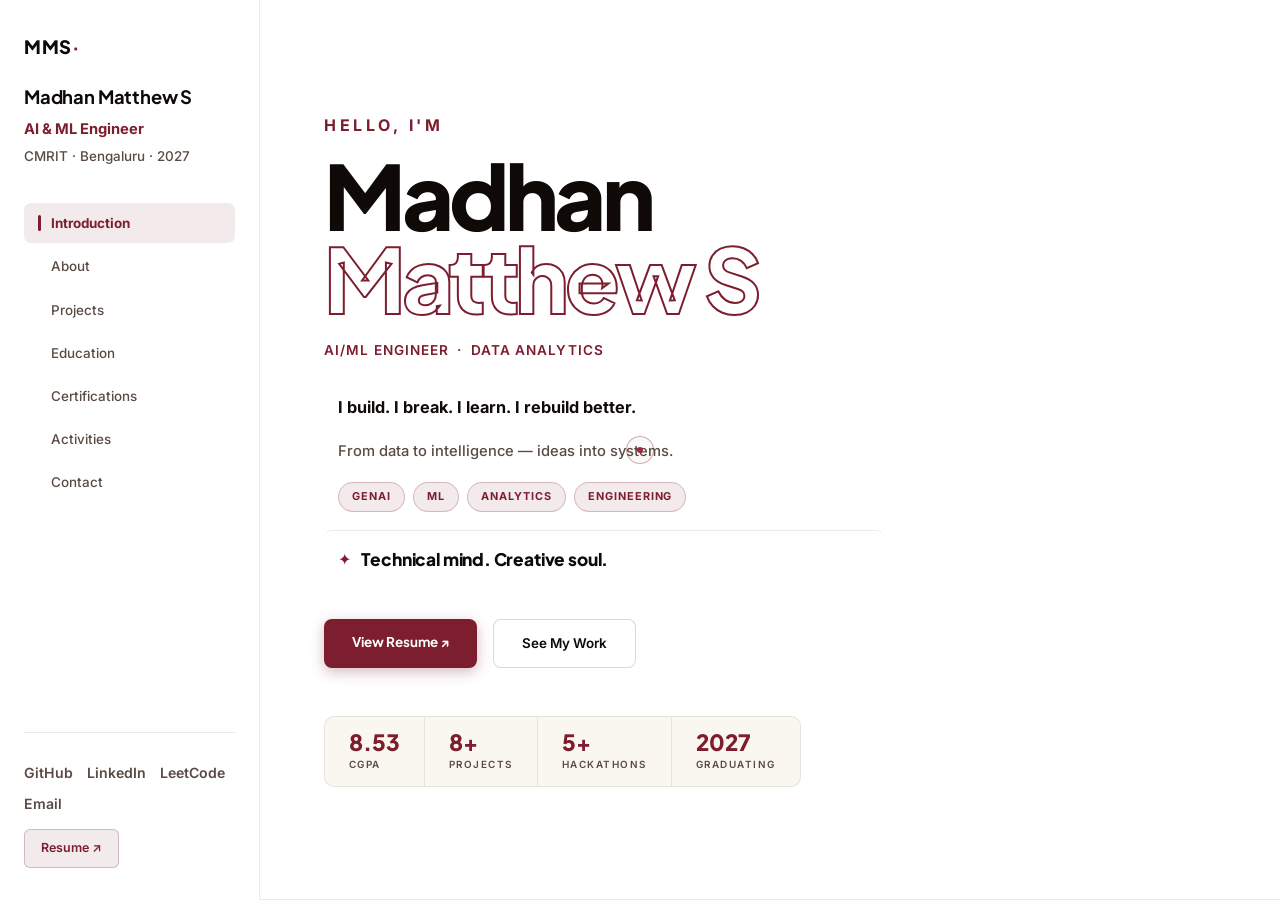
==== index.html @ 3205f04a "Change color theme from purple to maroon and cream" ====
<!DOCTYPE html>
<html lang="en">

<head>
  <meta charset="UTF-8" />
  <meta name="viewport" content="width=device-width, initial-scale=1.0" />
  <title>Madhan Matthew S</title>
  <meta name="description"
    content="Madhan Matthew S — AI & ML Engineer building intelligent systems at CMRIT, Bengaluru." />
  <link rel="preconnect" href="https://fonts.googleapis.com" />
  <link rel="preconnect" href="https://fonts.gstatic.com" crossorigin />
  <link
    href="https://fonts.googleapis.com/css2?family=Plus+Jakarta+Sans:wght@300;400;500;600;700;800&family=Inter:wght@300;400;500&display=swap"
    rel="stylesheet" />
  <link rel="stylesheet" href="style.css" />
</head>

<body>
  <canvas id="bg-canvas"></canvas>
  <div id="cursor-dot"></div>
  <div id="cursor-ring"></div>

  <!-- ════════════════════════════════════════════
       SIDEBAR
  ════════════════════════════════════════════ -->
  <aside id="sidebar">
    <div class="sidebar-top">
      <a href="#intro" class="sb-logo">MMS<span>·</span></a>
      <div class="sb-identity">
        <h4 class="sb-name">Madhan Matthew S</h4>
        <h2 class="sb-title">AI &amp; ML Engineer</h2>
        <h4 class="sb-institute">CMRIT · Bengaluru · 2027</h4>
      </div>
    </div>

    <nav class="sidebar-nav" aria-label="Sections">
      <a href="#intro" class="nav-item active">Introduction</a>
      <a href="#about" class="nav-item">About</a>
      <a href="#projects" class="nav-item">Projects</a>
      <a href="#education" class="nav-item">Education</a>
      <a href="#certifications" class="nav-item">Certifications</a>
      <a href="#activities" class="nav-item">Activities</a>
      <a href="#contact" class="nav-item">Contact</a>
    </nav>

    <div class="sidebar-bottom">
      <div class="sb-links">
        <a href="https://github.com/madhanmatthew" target="_blank" rel="noopener">GitHub</a>
        <a href="https://www.linkedin.com/in/madhan-matthew-s-88a73b375/" target="_blank" rel="noopener">LinkedIn</a>
        <a href="https://leetcode.com/u/Madhan_Matthew_S/" target="_blank" rel="noopener">LeetCode</a>
        <a href="mailto:madhan4530@gmail.com">Email</a>
      </div>
      <a href="6th sem.pdf" target="_blank" rel="noopener" class="sb-resume">Resume ↗</a>
    </div>
  </aside>

  <!-- Mobile top bar -->
  <div id="topbar">
    <a href="#intro" class="tb-logo">MMS<span>·</span></a>
    <button id="menu-btn" aria-label="Open menu">
      <span></span><span></span><span></span>
    </button>
  </div>

  <!-- Mobile drawer -->
  <div id="drawer" aria-hidden="true">
    <button id="drawer-close" aria-label="Close menu">✕</button>
    <nav>
      <a href="#intro" class="dr-item">Introduction</a>
      <a href="#about" class="dr-item">About</a>
      <a href="#projects" class="dr-item">Projects</a>
      <a href="#education" class="dr-item">Education</a>
      <a href="#certifications" class="dr-item">Certifications</a>
      <a href="#activities" class="dr-item">Activities</a>
      <a href="#contact" class="dr-item">Contact</a>
    </nav>
    <div class="dr-links">
      <a href="https://github.com/madhanmatthew" target="_blank">GitHub</a>
      <a href="https://www.linkedin.com/in/madhan-matthew-s-88a73b375/" target="_blank">LinkedIn</a>
      <a href="6th sem.pdf" target="_blank">Resume ↗</a>
    </div>
  </div>

  <!-- ════════════════════════════════════════════
       MAIN SCROLLABLE CONTENT
  ════════════════════════════════════════════ -->
  <main id="main">

    <!-- INTRO -->
    <section id="intro" class="section">
      <div class="intro-wrap">
        <span class="section-tag">Hello, I'm</span>
        <h1 class="hero-name">Madhan<br /><em>Matthew S</em></h1>
        <p class="hero-role">AI/ML ENGINEER &nbsp;&middot;&nbsp; DATA ANALYTICS</p>
        <div class="hero-bio">
          <div class="bio-row bio-row--1">
            <span class="bio-text">I build. I break. I learn. I rebuild better.</span>
          </div>
          <div class="bio-row bio-row--2">
            <span class="bio-text">From data to intelligence — ideas into systems.</span>
          </div>
          <div class="bio-row bio-row--3">
            <span class="bio-pill">GenAI</span>
            <span class="bio-pill">ML</span>
            <span class="bio-pill">Analytics</span>
            <span class="bio-pill">Engineering</span>
          </div>
          <div class="bio-row bio-row--4">
            <span class="tagline-star">✦</span>
            <span class="bio-tagline-text">Technical mind. Creative soul.</span>
          </div>
        </div>
        <div class="hero-actions">
          <a href="6th sem.pdf" target="_blank" rel="noopener" class="btn-primary">View Resume ↗</a>
          <a href="#projects" class="btn-ghost">See My Work</a>
        </div>
        <div class="hero-meta">
          <div class="hm-item"><span class="hm-val">8.53</span><span class="hm-label">CGPA</span></div>
          <div class="hm-sep"></div>
          <div class="hm-item"><span class="hm-val">8+</span><span class="hm-label">Projects</span></div>
          <div class="hm-sep"></div>
          <div class="hm-item"><span class="hm-val">5+</span><span class="hm-label">Hackathons</span></div>
          <div class="hm-sep"></div>
          <div class="hm-item"><span class="hm-val">2027</span><span class="hm-label">Graduating</span></div>
        </div>
      </div>
    </section>

    <!-- ABOUT -->
    <section id="about" class="section">
      <div class="about-wrap">
        <div class="about-text">
          <span class="section-tag">About</span>
          <h2 class="section-heading">The person<br /><em>behind the work</em></h2>
          <p class="body-text">
            I'm an AI &amp; ML undergraduate at CMR Institute of Technology, Bengaluru, passionate about building
            intelligent, data-driven solutions. My work spans Generative AI, machine learning, NLP, data science,
            analytics, backend development, and databases, with a focus on turning real-world problems into practical
            software.
          </p>
          <p class="body-text">
            Beyond technology, I'm a creative and hands-on person. I sketch, edit photos and videos, create digital
            content and YouTube thumbnails, manage social media, and handle live streams and sound production. I also
            enjoy dance, singing, skits and drama, cricket, badminton, and snooker, and contribute to creative and
            technical work for church events.
          </p>
          <p class="body-text">
            I speak <strong>English, Kannada, Hindi, Tamil,</strong> and <strong>Telugu</strong>.
          </p>

          <div class="skills-block">
            <p class="skills-label">Technical Skills</p>
            <div class="skill-row"><span class="sk-cat">Languages</span><span class="sk-vals">Python · C ·
                JavaScript</span></div>
            <div class="skill-row"><span class="sk-cat">Web &amp; Backend</span><span class="sk-vals">React · Node.js ·
                Express.js · Flask · HTML/CSS</span></div>
            <div class="skill-row"><span class="sk-cat">Databases</span><span class="sk-vals">MySQL · PostgreSQL</span>
            </div>
            <div class="skill-row"><span class="sk-cat">AI / ML</span><span class="sk-vals">NLP · spaCy · Transformers ·
                LLaMA · sentence-transformers</span></div>
            <div class="skill-row"><span class="sk-cat">Data</span><span class="sk-vals">Tableau · Power BI · Pandas ·
                Excel</span></div>
            <div class="skill-row"><span class="sk-cat">Tools</span><span class="sk-vals">Git · GitHub · Figma · Render
                · Netlify</span></div>
          </div>
        </div>
        <div class="about-photo-side">
          <img src="images/image.png" alt="Madhan Matthew S" class="profile-photo" />
          <div class="photo-caption">Bengaluru, India</div>
        </div>
      </div>
    </section>

    <!-- PROJECTS -->
    <!-- PROJECTS -->
    <section id="projects" class="section">
      <div class="section-inner">
        <span class="section-tag">Work</span>
        <h2 class="section-heading">Projects</h2>
        <p class="section-sub">Built to solve real problems.</p>

        <!-- FEATURED PROJECTS (Detailed Cards) -->
        <div class="projects-list">

          <!-- 01: AI Emergency Response -->
          <div class="project-entry">
            <div class="pe-left">
              <span class="pe-num">01</span>
            </div>
            <div class="pe-body">
              <div class="pe-header">
                <h3>AI Emergency Response &amp; Smart Traffic Clearance System</h3>
                <a href="https://github.com/madhanmatthew/Major-Project" target="_blank" rel="noopener"
                  class="pe-link">GitHub ↗</a>
              </div>
              <p class="pe-desc">
                A simulation-driven emergency coordination platform for Bengaluru. Five coordinated AI agents — severity
                classification (TF-IDF + Logistic Regression), ETA prediction (Gradient Boosting), hospital
                optimization, traffic control, and police deployment — run through a multi-agent coordinator to automate
                the full dispatch workflow. Live Bengaluru map visualization and WebSocket-based real-time updates.
              </p>
              <div class="pe-tags">
                <span>Python</span><span>FastAPI</span><span>scikit-learn</span>
                <span>Gradient Boosting</span><span>Logistic Regression</span>
                <span>WebSockets</span><span>Leaflet.js</span>
              </div>
            </div>
          </div>

          <!-- 02: AI Inconsistency Detector -->
          <div class="project-entry">
            <div class="pe-left">
              <span class="pe-num">02</span>
            </div>
            <div class="pe-body">
              <div class="pe-header">
                <h3>AI Inconsistency Detector</h3>
                <a href="https://github.com/madhanmatthew/Inconsistency_Detector" target="_blank" rel="noopener"
                  class="pe-link">GitHub ↗</a>
              </div>
              <p class="pe-desc">
                A Gen-AI forensic tool that cross-examines witness statements, FIRs, and CCTV summaries to auto-detect
                contradictions in timelines, suspect appearance, and vehicle details. Dual-mode output with similarity
                scores, Flask REST backend, and one-click ReportLab PDF export. Hybrid NLP pipeline: LLM reasoning +
                semantic similarity + entity extraction + regex pattern matching.
              </p>
              <div class="pe-tags">
                <span>Python</span><span>Flask</span><span>GroqAPI (LLaMA4)</span>
                <span>spaCy</span><span>NLP</span><span>ReportLab</span>
              </div>
            </div>
          </div>

          <!-- 03: GoalPulse -->
          <div class="project-entry">
            <div class="pe-left">
              <span class="pe-num">03</span>
            </div>
            <div class="pe-body">
              <div class="pe-header">
                <h3>GoalPulse</h3>
                <a href="https://github.com/madhanmatthew/MEMbrain-Hackathon" target="_blank" rel="noopener"
                  class="pe-link">GitHub ↗</a>
              </div>
              <p class="pe-desc">
                Full-stack React app integrating the MEMbrain semantic memory API to store, retrieve, and semantically
                search user goals in real time. Signature feature: a D3.js force-directed "Goal Constellation" graph
                visualising goal–event relationships with physics simulation, zoom/pan, drag, and animated glow effects.
                Global state via React Context + custom hooks across 6+ components.
              </p>
              <div class="pe-tags">
                <span>React 19</span><span>D3.js</span><span>Framer Motion</span>
                <span>MEMbrain API</span><span>Vite</span><span>Tailwind CSS</span>
              </div>
            </div>
          </div>

          <!-- 04: CT-200 Manual QA System -->
          <div class="project-entry">
            <div class="pe-left">
              <span class="pe-num">04</span>
            </div>
            <div class="pe-body">
              <div class="pe-header">
                <h3>CT-200 Manual QA System</h3>
                <a href="https://github.com/madhanmatthew/AffineSurge-Project" target="_blank" rel="noopener"
                  class="pe-link">GitHub ↗</a>
              </div>
              <p class="pe-desc">
                A backend that parses a technical PDF manual into a versioned, browsable hierarchy tree, lets a user
                select sections and generate LLM-based QA test-case ideas from them, and flags when a previously
                generated test case may be stale relative to a newer document version. PDF parsing combines
                span/font-level extraction with table extraction. Runs fully offline with a deterministic mock LLM
                provider when no API key is set, or connects to Groq's LLaMA 3.1 for real generation. Backed by a
                16-test pytest suite covering parser edge cases, version matching, and full API flow.
              </p>
              <div class="pe-tags">
                <span>FastAPI</span><span>Pydantic</span><span>SQLAlchemy</span>
                <span>SQLite</span><span>PyMuPDF</span><span>pdfplumber</span>
                <span>Groq (LLaMA 3.1)</span><span>pytest</span>
              </div>
            </div>
          </div>

        </div>

        <!-- SECONDARY PROJECTS (Compact Section) -->
        <div class="secondary-projects-block">
          <div class="sec-header-wrap">
            <span class="section-tag">More Build Experience</span>
            <h3 class="sec-heading">Secondary Projects</h3>
          </div>

          <div class="sec-projects-grid">

            <!-- Sec 1: HackHammer -->
            <div class="sec-card">
              <div class="sec-card-header">
                <h4>HackHammer (LearnOS)</h4>
                <a href="https://github.com/madhanmatthew/HackHammer" target="_blank" rel="noopener"
                  class="sec-link">GitHub ↗</a>
              </div>
              <p class="sec-desc">
                AI-powered app that turns any topic into a structured 5-minute lesson plan with key concepts, analogies,
                and interactive quizzes.
              </p>
              <div class="sec-tags">
                <span>React/JS</span><span>Google Gemini AI</span><span>Node.js</span>
              </div>
            </div>

            <!-- Sec 2: InnovateX Hackfest -->
            <div class="sec-card">
              <div class="sec-card-header">
                <h4>InnovateX Hackfest — Recruitment Simulation System</h4>
                <a href="https://github.com/madhanmatthew/AgentX_Hackathon_2026" target="_blank" rel="noopener"
                  class="sec-link">GitHub ↗</a>
              </div>
              <p class="sec-desc">
                AI-powered recruitment platform: recruiters build custom assessment scenarios (MCQ/text/coding), Gemini
                AI evaluates responses, applicants get instant feedback and performance tracking.
              </p>
              <div class="sec-tags">
                <span>Node.js</span><span>Express</span><span>SQLite</span><span>JWT</span><span>Google Gemini AI</span>
              </div>
            </div>

            <!-- Sec 3: Sales Trend Analyzer -->
            <div class="sec-card">
              <div class="sec-card-header">
                <h4>Sales Trend Analyzer — NLP</h4>
                <a href="https://github.com/madhanmatthew/Sales_trend_analysis_NLP" target="_blank" rel="noopener"
                  class="sec-link">GitHub ↗</a>
              </div>
              <p class="sec-desc">
                Sales intelligence tool that extracts sentiment, key themes, and trend signals from pasted customer
                reviews or sales notes, with a local browser-side analyzer and optional Claude API support.
              </p>
              <div class="sec-tags">
                <span>React</span><span>Chart.js</span><span>NLP</span>
              </div>
            </div>

            <!-- Sec 4: 5th Sem Project -->
            <div class="sec-card">
              <div class="sec-card-header">
                <h4>5th Sem Project — Pre-Order &amp; Queue-Free Restaurant App</h4>
                <a href="https://github.com/madhanmatthew/5th_sem_project" target="_blank" rel="noopener"
                  class="sec-link">GitHub ↗</a>
              </div>
              <p class="sec-desc">
                Full-stack ordering system built for a real cafe: React Native customer app with live order tracking,
                React admin dashboard, Node.js backend with WebSocket-based real-time status updates.
              </p>
              <div class="sec-tags">
                <span>React Native</span><span>React</span><span>Node.js</span><span>WebSockets</span>
              </div>
            </div>

            <!-- Sec 5: TalentPool -->
            <div class="sec-card">
              <div class="sec-card-header">
                <h4>TalentPool</h4>
              </div>
              <p class="sec-desc">
                Real-time job market analytics platform aggregating and visualising high-volume recruitment data, with
                dashboards for salary trends, hiring velocity, and role distribution. PostgreSQL backend optimized for
                10,000+ records with a caching layer.
              </p>
              <div class="sec-tags">
                <span>Python</span><span>Flask</span><span>Streamlit</span><span>PostgreSQL</span><span>Pandas</span>
              </div>
            </div>

          </div>
        </div>

      </div>
    </section>

    <!-- EDUCATION -->
    <section id="education" class="section">
      <div class="section-inner">
        <span class="section-tag">Background</span>
        <h2 class="section-heading">Education</h2>
        <div class="edu-list">

          <div class="edu-item active-edu">
            <div class="edu-left">
              <span class="edu-year">2023 – 2027</span>
              <span class="edu-badge">Pursuing</span>
            </div>
            <div class="edu-right">
              <h3>B.E. Artificial Intelligence &amp; Machine Learning</h3>
              <p>CMR Institute of Technology, Bengaluru</p>
              <strong class="edu-grade">CGPA 8.53</strong>
            </div>
          </div>

          <div class="edu-item">
            <div class="edu-left">
              <span class="edu-year">2021 – 2023</span>
            </div>
            <div class="edu-right">
              <h3>Pre-University Course — PCMB</h3>
              <p>Christ Global Composite PU College, Bengaluru</p>
              <strong class="edu-grade">93.5%</strong>
            </div>
          </div>

          <div class="edu-item">
            <div class="edu-left">
              <span class="edu-year">2021</span>
            </div>
            <div class="edu-right">
              <h3>10th Grade</h3>
              <p>New Baldwin International School, Bengaluru</p>
              <strong class="edu-grade">86.3%</strong>
            </div>
          </div>

        </div>
      </div>
    </section>

    <!-- CERTIFICATIONS & JOB SIMULATIONS -->
    <section id="certifications" class="section">
      <div class="section-inner">

        <!-- SECTION 1: Certifications & Credentials -->
        <div class="cert-block">
          <span class="section-tag">Credentials</span>
          <h2 class="section-heading">Certifications &amp;<br />Credentials</h2>
          <div class="cert-grid">

            <a href="images/UC-ef77b6dd-108c-457d-8a95-9059d49421bb (1).jpg" target="_blank" rel="noopener"
              class="cert-card">
              <div class="cert-top">
                <span class="cert-issuer">Udemy · 2025</span>
                <span class="cert-icon">↗</span>
              </div>
              <h4>UI/UX Design Fundamentals</h4>
            </a>

            <a href="images/Oracle Cloud Infrastructure 2025 Certified AI Foundations Associate.html" target="_blank"
              rel="noopener" class="cert-card">
              <div class="cert-top">
                <span class="cert-issuer">Oracle University · 2025</span>
                <span class="cert-icon">↗</span>
              </div>
              <h4>Oracle Cloud Infrastructure 2025 — AI Foundations Associate</h4>
            </a>

            <a href="images/UC-e343798d-4c08-4382-b38c-ee056ded9601.jpg" target="_blank" rel="noopener"
              class="cert-card">
              <div class="cert-top">
                <span class="cert-issuer">Udemy · 2025</span>
                <span class="cert-icon">↗</span>
              </div>
              <h4>The Complete Full Stack Web Development</h4>
            </a>

          </div>
        </div>

        <!-- SECTION 2: Industry Job Simulations -->
        <div class="sim-block">
          <span class="section-tag">Practical Experience</span>
          <h3 class="sim-heading">Industry Job Simulations</h3>

          <div class="sim-list">

            <!-- Deloitte Australia -->
            <div class="sim-card">
              <div class="sim-top">
                <div class="sim-provider-info">
                  <span class="sim-provider">Forage · Deloitte Australia</span>
                  <span class="sim-date">August 6, 2025</span>
                </div>
                <a href="images/io9DzWKe3PTsiS6GG_9PBTqmSxAf6zZTseP_qSspFYwYs36MesPJX_1754472170326_completion_certificate.pdf"
                  target="_blank" rel="noopener" class="sim-badge">Certificate ↗</a>
              </div>
              <h4 class="sim-title">
                <a href="images/io9DzWKe3PTsiS6GG_9PBTqmSxAf6zZTseP_qSspFYwYs36MesPJX_1754472170326_completion_certificate.pdf"
                  target="_blank" rel="noopener">Deloitte Australia Data Analytics Job Simulation ↗</a>
              </h4>
              <ul class="sim-bullets">
                <li>Completed a Deloitte job simulation involving data analysis and forensic technology.</li>
                <li>Created a data dashboard using Tableau.</li>
                <li>Used Excel to classify data and draw business conclusions.</li>
              </ul>
            </div>

            <!-- Tata Group -->
            <div class="sim-card">
              <div class="sim-top">
                <div class="sim-provider-info">
                  <span class="sim-provider">Forage · Tata Group</span>
                  <span class="sim-date">August 1, 2025</span>
                </div>
                <a href="images/gMTdCXwDdLYoXZ3wG_ifobHAoMjQs9s6bKS_qSspFYwYs36MesPJX_1754053796973_completion_certificate.pdf"
                  target="_blank" rel="noopener" class="sim-badge">Certificate ↗</a>
              </div>
              <h4 class="sim-title">
                <a href="images/gMTdCXwDdLYoXZ3wG_ifobHAoMjQs9s6bKS_qSspFYwYs36MesPJX_1754053796973_completion_certificate.pdf"
                  target="_blank" rel="noopener">Tata Group Data Analytics Job Simulation ↗</a>
              </h4>
              <ul class="sim-bullets">
                <li>Completed a job simulation involving AI-powered data analytics and strategy development for the
                  Financial Services team at Tata iQ.</li>
                <li>Conducted exploratory data analysis (EDA) using GenAI tools to assess data quality, identify risk
                  indicators, and structure insights for predictive modeling.</li>
                <li>Proposed and justified an initial no-code predictive modeling framework to assess customer
                  delinquency risk, leveraging GenAI for structured model logic and evaluation criteria.</li>
                <li>Designed an AI-driven collections strategy leveraging agentic AI and automation, incorporating
                  ethical AI principles, regulatory compliance, and scalable implementation frameworks.</li>
              </ul>
            </div>

          </div>
        </div>

      </div>
    </section>

    <!-- ACTIVITIES -->
    <section id="activities" class="section">
      <div class="section-inner">
        <span class="section-tag">More</span>
        <h2 class="section-heading">Activities</h2>

        <div class="act-grid">

          <!-- SUB-SECTION 1: HACKATHONS & EVENTS -->
          <div class="act-col">
            <h3 class="act-col-title">Hackathons &amp; Events</h3>
            <ul class="hack-list">
              <li class="hack-win">
                <span class="hy">2025</span>
                <span>Runner-up · Tovard's Club Hackathon, CMRIT</span>
              </li>
              <li><span class="hy">2025</span><span>Odoo × NMIT Hackathon</span></li>
              <li><span class="hy">2025</span><span>GenAI for Police — TrendyTech</span></li>
              <li><span class="hy">2025</span><span>MEMbrain Hackathon, CMRIT</span></li>
              <li>
                <span class="hy">2026</span>
                <span>AgentX Hackathon</span>
              </li>
              <li>
                <span class="hy">2025</span>
                <span>InnovateX Hackfest</span>
              </li>
            </ul>
          </div>

          <!-- SUB-SECTION 2: CO-CURRICULAR -->
          <div class="act-col">
            <h3 class="act-col-title">Co-Curricular</h3>

            <div class="scr-card">
              <h4>Social Connect and Responsibilities (SCR)</h4>
              <p>
                A VTU-prescribed community engagement course completed under CMRIT's AIML department — covered tree
                plantation, a heritage walk to Bengaluru Fort, organic farming and waste management, water conservation,
                and a community food-donation drive.
              </p>
            </div>

            <span class="act-sub-label">NSS Events</span>
            <ul class="hack-list">
              <li><span class="hy">2026</span><span>Swachh Bharat Abhiyan — neighbourhood cleaning drive</span></li>
              <li><span class="hy">2026</span><span>Cleanliness Drive, CMRIT</span></li>
              <li><span class="hy">2026</span><span>Women Empowerment event</span></li>
              <li><span class="hy">2025</span><span>71st Wildlife Week Walkathon</span></li>
            </ul>
          </div>

          <!-- SUB-SECTION 3: HOBBIES -->
          <div class="act-col">
            <h3 class="act-col-title">Hobbies</h3>
            <div class="extra-list">
              <div class="extra-item">
                <h4>Cricket &amp; Badminton</h4>
                <p>Regular player</p>
              </div>
              <div class="extra-item">
                <h4>Video &amp; Photo Editing</h4>
                <p>Creative visual editing &amp; composition</p>
              </div>
              <div class="extra-item">
                <h4>Sketching</h4>
                <p>Pencil portraits and concept art</p>
              </div>
            </div>
          </div>

        </div>
      </div>
    </section>

    <!-- CONTACT -->
    <section id="contact" class="section section-last">
      <div class="section-inner">
        <span class="section-tag">Get in touch</span>
        <h2 class="contact-heading">Let's build<br />something <em>great.</em></h2>
        <p class="contact-sub">Open to AI/ML and Software Engineering internships. I reply within a day.</p>

        <div class="contact-grid">
          <div class="contact-col">
            <h3 class="contact-col-label">Direct</h3>
            <a href="mailto:madhan4530@gmail.com" class="contact-row" id="c-email">
              <span class="cr-label">Personal mail</span>
              <span class="cr-val">madhan4530@gmail.com</span>
            </a>
            <a href="mailto:mama23aiml@cmrit.ac.in" class="contact-row" id="c-cmrit">
              <span class="cr-label">College mail</span>
              <span class="cr-val">mama23aiml@cmrit.ac.in</span>
            </a>
            <a href="tel:+917899643760" class="contact-row" id="c-phone">
              <span class="cr-label">Phone</span>
              <span class="cr-val">+91 78996 43760</span>
            </a>
          </div>
          <div class="contact-col">
            <h3 class="contact-col-label">Online</h3>
            <a href="https://www.linkedin.com/in/madhan-matthew-s-88a73b375/" target="_blank" rel="noopener"
              class="contact-row" id="c-li">
              <span class="cr-label">LinkedIn</span>
              <span class="cr-val">madhan-matthew-s ↗</span>
            </a>
            <a href="https://github.com/madhanmatthew" target="_blank" rel="noopener" class="contact-row" id="c-gh">
              <span class="cr-label">GitHub</span>
              <span class="cr-val">madhanmatthew ↗</span>
            </a>
            <a href="https://leetcode.com/u/Madhan_Matthew_S/" target="_blank" rel="noopener" class="contact-row"
              id="c-lc">
              <span class="cr-label">LeetCode</span>
              <span class="cr-val">Madhan_Matthew_S ↗</span>
            </a>
            <a href="6th sem.pdf" target="_blank" rel="noopener" class="contact-row contact-resume" id="c-res">
              <span class="cr-label">Resume</span>
              <span class="cr-val">View / Download PDF ↓</span>
            </a>
          </div>
        </div>

        <p class="contact-location">#7 Ebenezer Cottage, Vijinapura, Bengaluru 560016</p>
      </div>

      <footer class="site-footer">
        <span>© 2025 Madhan Matthew S</span>
        <span>Built from scratch.</span>
        <span>Bengaluru</span>
      </footer>
    </section>

  </main>

  <script src="script.js"></script>
</body>

</html>
---- style.css ----
/* ═══════════════════════════════════════════════════════
   MADHAN MATTHEW S · PORTFOLIO · style.css
   ─────────────────────────────────────────────────────
   Layout: Fixed Sidebar + Natural Scroll Content
   Theme:  Light Mode (Warm Ivory/White + Deep Maroon Accent)
═══════════════════════════════════════════════════════ */

*,
*::before,
*::after {
  box-sizing: border-box;
  margin: 0;
  padding: 0;
}

:root {
  --bg: #FAF6F0;
  --surface: #FFFFFF;
  --raised: #F0E8DC;
  --purple: #7C1E2E;
  /* Deep maroon accent */
  --p-bright: #A0283C;
  --p-dim: rgba(124, 30, 46, 0.09);
  --p-line: rgba(124, 30, 46, 0.25);
  --text: #0F0A08;
  --muted: #5A4A44;
  --border: rgba(0, 0, 0, 0.08);
  --border-hi: rgba(0, 0, 0, 0.15);
  --ui: 180ms ease;
}

html {
  height: 100%;
}

body {
  height: 100%;
  display: flex;
  background: var(--bg);
  color: var(--text);
  font-family: 'Inter', system-ui, -apple-system, sans-serif;
  font-size: 16px;
  line-height: 1.65;
  -webkit-font-smoothing: antialiased;
  overflow: hidden;
}

/* Custom Scrollbar */
#main::-webkit-scrollbar {
  width: 6px;
}

#main::-webkit-scrollbar-track {
  background: transparent;
}

#main::-webkit-scrollbar-thumb {
  background: rgba(0, 0, 0, 0.18);
  border-radius: 3px;
}

#main::-webkit-scrollbar-thumb:hover {
  background: var(--purple);
}

a {
  text-decoration: none;
  color: inherit;
}

button {
  font-family: inherit;
  cursor: pointer;
  border: none;
  background: none;
}

strong {
  font-weight: 600;
  color: var(--text);
}

em {
  font-style: italic;
  color: var(--purple);
  font-weight: inherit;
}

/* ═══════════════════════════════════════════════════════
   SIDEBAR
═══════════════════════════════════════════════════════ */
#sidebar {
  width: 260px;
  flex-shrink: 0;
  height: 100vh;
  position: sticky;
  top: 0;
  display: flex;
  flex-direction: column;
  border-right: 1px solid var(--border);
  background: var(--surface);
  overflow-y: auto;
  padding: 32px 24px;
  z-index: 10;
}

.sidebar-top {
  margin-bottom: 36px;
}

.sb-logo {
  font-family: 'Plus Jakarta Sans', sans-serif;
  font-size: 1.15rem;
  font-weight: 800;
  color: var(--text);
  letter-spacing: 0.03em;
  margin-bottom: 20px;
  text-decoration: none;
  display: inline-block;
  cursor: pointer;
}

.sb-logo span {
  color: var(--purple);
}

.sb-name {
  font-family: 'Plus Jakarta Sans', sans-serif;
  font-size: 1.15rem;
  font-weight: 700;
  color: var(--text);
  margin-bottom: 4px;
  letter-spacing: -0.01em;
}

.sb-title {
  font-size: 0.92rem;
  color: var(--purple);
  font-weight: 700;
  margin-bottom: 4px;
}

.sb-institute {
  font-size: 0.84rem;
  color: var(--muted);
  font-weight: 500;
}

/* Nav */
.sidebar-nav {
  display: flex;
  flex-direction: column;
  gap: 3px;
  flex: 1;
}

.nav-item {
  font-size: 0.84rem;
  font-weight: 500;
  color: var(--muted);
  padding: 9px 14px;
  border-radius: 7px;
  display: flex;
  align-items: center;
  gap: 10px;
  transition: color var(--ui), background var(--ui);
}

.nav-item::before {
  content: '';
  width: 3px;
  height: 0;
  background: var(--purple);
  border-radius: 2px;
  transition: height var(--ui);
  flex-shrink: 0;
}

.nav-item:hover {
  color: var(--text);
  background: var(--raised);
}

.nav-item.active {
  color: var(--purple);
  background: var(--p-dim);
  font-weight: 700;
}

.nav-item.active::before {
  height: 16px;
}

/* Sidebar Bottom */
.sidebar-bottom {
  padding-top: 28px;
  border-top: 1px solid var(--border);
}

.sb-links {
  display: flex;
  flex-wrap: wrap;
  gap: 8px 14px;
  margin-bottom: 14px;
}

.sb-links a {
  font-size: 0.88rem;
  font-weight: 600;
  color: var(--muted);
  transition: color var(--ui);
}

.sb-links a:hover {
  color: var(--purple);
}

.sb-resume {
  display: inline-block;
  font-size: 0.78rem;
  font-weight: 600;
  color: var(--purple);
  border: 1px solid var(--p-line);
  background: var(--p-dim);
  padding: 8px 16px;
  border-radius: 6px;
  transition: background var(--ui), border-color var(--ui);
}

.sb-resume:hover {
  background: rgba(124, 30, 46, 0.18);
  border-color: var(--purple);
}

/* ═══════════════════════════════════════════════════════
   MOBILE TOPBAR & DRAWER
═══════════════════════════════════════════════════════ */
#topbar {
  display: none;
  position: fixed;
  top: 0;
  left: 0;
  right: 0;
  z-index: 300;
  height: 55px;
  padding: 0 20px;
  background: rgba(244, 244, 248, 0.96);
  backdrop-filter: blur(12px);
  border-bottom: 1px solid var(--border);
  align-items: center;
  justify-content: space-between;
}

.tb-logo {
  font-family: 'Plus Jakarta Sans', sans-serif;
  font-size: 1rem;
  font-weight: 800;
  color: var(--text);
  text-decoration: none;
  cursor: pointer;
}

.tb-logo span {
  color: var(--purple);
}

#menu-btn {
  display: flex;
  flex-direction: column;
  gap: 5px;
  padding: 4px;
}

#menu-btn span {
  display: block;
  width: 22px;
  height: 2px;
  background: var(--text);
  border-radius: 1px;
}

#drawer {
  display: none;
  position: fixed;
  inset: 0;
  background: var(--bg);
  z-index: 9999;
  padding: 80px 28px 36px;
  flex-direction: column;
  justify-content: space-between;
  overflow-y: auto;
}

#drawer.open {
  display: flex;
}

#drawer-close {
  position: absolute;
  top: 16px;
  right: 20px;
  font-size: 1.5rem;
  color: var(--text);
  background: none;
  border: none;
  padding: 8px;
  cursor: pointer;
}

#drawer nav {
  display: flex;
  flex-direction: column;
  width: 100%;
}

.dr-item {
  font-family: 'Plus Jakarta Sans', sans-serif;
  font-size: 1.3rem;
  font-weight: 700;
  color: var(--text);
  padding: 14px 0;
  display: block;
  width: 100%;
  text-decoration: none;
  border-bottom: 1px solid var(--border);
  transition: color 120ms, padding-left 120ms;
}

.dr-item:hover,
.dr-item:active {
  color: var(--purple);
  padding-left: 6px;
}

.dr-links {
  display: flex;
  flex-wrap: wrap;
  align-items: center;
  gap: 16px;
  padding-top: 20px;
  border-top: 1px solid var(--border);
  margin-top: 24px;
}

.dr-links a {
  font-size: 0.9rem;
  font-weight: 600;
  color: var(--purple);
}

/* ═══════════════════════════════════════════════════════
   MAIN CONTENT
═══════════════════════════════════════════════════════ */
#main {
  flex: 1;
  height: 100vh;
  overflow-y: auto;
  scroll-behavior: smooth;
  background: var(--bg);
  position: relative;
  z-index: 2;
}

.section {
  min-height: 100vh;
  padding: 80px 64px;
  display: flex;
  flex-direction: column;
  justify-content: center;
  border-bottom: 1px solid var(--border);
}

.section-last {
  border-bottom: none;
}

.section-inner {
  max-width: 820px;
  width: 100%;
}

.section-tag {
  display: inline-block;
  font-size: 1rem;
  font-weight: 700;
  letter-spacing: 0.22em;
  text-transform: uppercase;
  color: var(--purple);
  margin-bottom: 16px;
}

.section-heading {
  font-family: 'Plus Jakarta Sans', sans-serif;
  font-size: clamp(2.1rem, 3.5vw, 3.1rem);
  font-weight: 800;
  line-height: 1.08;
  letter-spacing: -0.04em;
  color: var(--text);
  margin-bottom: 16px;
}

.section-sub {
  font-size: 0.92rem;
  color: var(--muted);
  margin-bottom: 40px;
}

.body-text {
  font-size: 0.92rem;
  font-weight: 400;
  color: var(--muted);
  max-width: 55ch;
  line-height: 1.82;
  margin-bottom: 14px;
}

/* Section background alternating */
#intro {
  background: var(--surface);
}

#about {
  background: var(--bg);
}

#projects {
  background: var(--surface);
}

#education {
  background: var(--bg);
}

#certifications {
  background: var(--surface);
}

#activities {
  background: var(--bg);
}

#contact {
  background: var(--surface);
}

/* INTRO HERO */
.intro-wrap {
  max-width: 760px;
}

.hero-name {
  font-family: 'Plus Jakarta Sans', sans-serif;
  font-size: clamp(3.5rem, 7vw, 6.5rem);
  font-weight: 800;
  line-height: 0.92;
  letter-spacing: -0.05em;
  color: var(--text);
  margin-bottom: 20px;
}

.hero-name em {
  font-style: normal;
  color: transparent;
  -webkit-text-stroke: 2px var(--purple);
}

.hero-role {
  font-size: 0.85rem;
  font-weight: 600;
  color: var(--purple);
  letter-spacing: 0.08em;
  text-transform: uppercase;
  margin-bottom: 24px;
}

/* ── HERO BIO — ANIMATED STATEMENT LINES ───────── */

@keyframes bioLineIn {
  0% {
    opacity: 0;
    transform: translateY(18px);
  }

  100% {
    opacity: 1;
    transform: translateY(0);
  }
}

@keyframes pillPopIn {
  0% {
    opacity: 0;
    transform: scale(0.7) translateY(10px);
  }

  60% {
    transform: scale(1.06) translateY(-2px);
  }

  100% {
    opacity: 1;
    transform: scale(1) translateY(0);
  }
}

@keyframes taglineSlide {
  0% {
    opacity: 0;
    letter-spacing: 0.3em;
  }

  100% {
    opacity: 1;
    letter-spacing: -0.01em;
  }
}

@keyframes starSpin {
  0% {
    transform: rotate(0deg) scale(1);
    opacity: 1;
  }

  50% {
    transform: rotate(180deg) scale(1.3);
    opacity: 0.6;
  }

  100% {
    transform: rotate(360deg) scale(1);
    opacity: 1;
  }
}

.hero-bio {
  margin-bottom: 36px;
  display: flex;
  flex-direction: column;
  gap: 0;
  max-width: 560px;
}

/* Shared row */
.bio-row {
  display: flex;
  align-items: center;
  gap: 14px;
  padding: 10px 14px;
  border-radius: 8px;
  position: relative;
  overflow: hidden;
  opacity: 0;
  animation: bioLineIn 0.6s cubic-bezier(0.22, 1, 0.36, 1) forwards;
  transition: background 0.2s ease;
}

.bio-row:hover {
  background: rgba(124, 30, 46, 0.04);
}

/* Animated underline sweep on hover */
.bio-row--1::after,
.bio-row--2::after {
  content: '';
  position: absolute;
  bottom: 6px;
  left: 14px;
  height: 1.5px;
  width: 0;
  background: linear-gradient(90deg, var(--purple), transparent);
  transition: width 0.35s ease;
  border-radius: 2px;
}

.bio-row--1:hover::after,
.bio-row--2:hover::after {
  width: 70%;
}

/* Stagger delays */
.bio-row--1 {
  animation-delay: 0.15s;
}

.bio-row--2 {
  animation-delay: 0.30s;
}

.bio-row--3 {
  animation-delay: 0.48s;
  flex-wrap: wrap;
  gap: 8px;
  padding: 10px 14px;
}

.bio-row--4 {
  animation-delay: 0.68s;
  border-top: 1px solid var(--border);
  margin-top: 8px;
  padding-top: 14px;
  gap: 10px;
}

/* Numbered label */
.bio-num {
  font-size: 0.58rem;
  font-weight: 800;
  letter-spacing: 0.12em;
  color: var(--purple);
  opacity: 0.4;
  min-width: 18px;
  font-family: 'Plus Jakarta Sans', sans-serif;
  flex-shrink: 0;
}

/* Statement text */
.bio-text {
  font-size: 0.96rem;
  font-weight: 500;
  color: var(--muted);
  line-height: 1.5;
}

.bio-row--1 .bio-text {
  font-size: 1.02rem;
  font-weight: 700;
  color: var(--text);
}

.bio-row--2 .bio-text {
  font-size: 0.92rem;
}

/* Pill badges */
.bio-pill {
  font-size: 0.68rem;
  font-weight: 700;
  letter-spacing: 0.09em;
  text-transform: uppercase;
  color: var(--purple);
  background: var(--p-dim);
  border: 1px solid var(--p-line);
  padding: 5px 13px;
  border-radius: 20px;
  opacity: 0;
  animation: pillPopIn 0.5s cubic-bezier(0.22, 1, 0.36, 1) forwards;
  transition: transform 0.18s ease, background 0.18s ease, box-shadow 0.18s ease;
}

.bio-pill:nth-child(1) {
  animation-delay: 0.55s;
}

.bio-pill:nth-child(2) {
  animation-delay: 0.65s;
}

.bio-pill:nth-child(3) {
  animation-delay: 0.75s;
}

.bio-pill:nth-child(4) {
  animation-delay: 0.85s;
}

.bio-pill:hover {
  transform: translateY(-3px);
  background: rgba(124, 30, 46, 0.13);
  box-shadow: 0 4px 12px rgba(124, 30, 46, 0.18);
}

/* Spinning star accent */
.tagline-star {
  font-size: 1rem;
  color: var(--purple);
  display: inline-block;
  animation: starSpin 5s linear infinite;
  flex-shrink: 0;
}

/* Tagline text with letter-spacing entrance */
.bio-tagline-text {
  font-family: 'Plus Jakarta Sans', sans-serif;
  font-size: 1.08rem;
  font-weight: 800;
  color: var(--text);
  opacity: 0;
  animation: taglineSlide 0.7s cubic-bezier(0.22, 1, 0.36, 1) 0.72s forwards;
}

.hero-actions {
  display: flex;
  gap: 16px;
  margin-bottom: 48px;
  flex-wrap: wrap;
}

.btn-primary {
  font-family: 'Plus Jakarta Sans', sans-serif;
  font-size: 0.84rem;
  font-weight: 700;
  background: var(--purple);
  color: #FFFFFF;
  padding: 12px 28px;
  border-radius: 8px;
  box-shadow: 0 4px 14px rgba(124, 30, 46, 0.3);
  transition: opacity var(--ui), transform var(--ui);
}

.btn-primary:hover {
  opacity: 0.9;
  transform: translateY(-1px);
}

.btn-ghost {
  font-size: 0.84rem;
  font-weight: 600;
  color: var(--text);
  border: 1px solid var(--border-hi);
  background: var(--surface);
  padding: 12px 28px;
  border-radius: 8px;
  transition: color var(--ui), border-color var(--ui);
}

.btn-ghost:hover {
  color: var(--purple);
  border-color: var(--purple);
}

.hero-meta {
  display: flex;
  align-items: center;
  background: var(--bg);
  border: 1px solid var(--border);
  border-radius: 10px;
  width: fit-content;
}

.hm-item {
  display: flex;
  flex-direction: column;
  padding: 14px 24px;
  gap: 3px;
}

.hm-val {
  font-family: 'Plus Jakarta Sans', sans-serif;
  font-size: 1.4rem;
  font-weight: 800;
  color: var(--purple);
  line-height: 1;
}

.hm-label {
  font-size: 0.62rem;
  font-weight: 600;
  letter-spacing: 0.15em;
  text-transform: uppercase;
  color: var(--muted);
}

.hm-sep {
  width: 1px;
  background: var(--border);
  align-self: stretch;
}

/* ABOUT */
.about-wrap {
  display: grid;
  grid-template-columns: 1fr 320px;
  gap: 60px;
  align-items: start;
  max-width: 960px;
}

.profile-photo {
  width: 100%;
  aspect-ratio: 3 / 4;
  object-fit: cover;
  object-position: top center;
  border-radius: 12px;
  display: block;
  box-shadow: 0 10px 30px rgba(0, 0, 0, 0.08);
}

.photo-caption {
  font-size: 0.7rem;
  color: var(--muted);
  text-align: center;
  margin-top: 10px;
  letter-spacing: 0.1em;
  text-transform: uppercase;
}

.skills-block {
  margin-top: 32px;
  border-top: 1px solid var(--border);
  padding-top: 24px;
}

.skills-label {
  font-size: 0.65rem;
  font-weight: 700;
  letter-spacing: 0.2em;
  text-transform: uppercase;
  color: var(--purple);
  margin-bottom: 14px;
}

.skill-row {
  display: grid;
  grid-template-columns: 120px 1fr;
  gap: 16px;
  padding: 10px 0;
  border-bottom: 1px solid var(--border);
}

.skill-row:last-child {
  border-bottom: none;
}

.sk-cat {
  font-size: 0.72rem;
  font-weight: 600;
  color: var(--muted);
  text-transform: uppercase;
  letter-spacing: 0.08em;
}

.sk-vals {
  font-size: 0.84rem;
  font-weight: 400;
  color: var(--text);
}

/* PROJECTS */
.projects-list {
  display: flex;
  flex-direction: column;
  max-width: 820px;
}

.project-entry {
  display: grid;
  grid-template-columns: 60px 1fr;
  gap: 24px;
  padding: 32px 0;
  border-bottom: 1px solid var(--border);
  transition: background var(--ui);
}

.project-entry:first-child {
  border-top: 1px solid var(--border);
}

.project-entry:hover {
  background: var(--raised);
  margin: 0 -16px;
  padding: 32px 16px;
  border-radius: 8px;
}

.pe-num {
  font-family: 'Plus Jakarta Sans', sans-serif;
  font-size: 0.75rem;
  font-weight: 800;
  color: var(--purple);
}

.pe-header {
  display: flex;
  align-items: center;
  justify-content: space-between;
  margin-bottom: 10px;
  flex-wrap: wrap;
  gap: 12px;
}

.pe-header h3 {
  font-family: 'Plus Jakarta Sans', sans-serif;
  font-size: 1.18rem;
  font-weight: 700;
  color: var(--text);
}

.pe-link {
  font-size: 0.78rem;
  font-weight: 700;
  color: var(--purple);
}

.pe-desc {
  font-size: 0.88rem;
  color: var(--muted);
  line-height: 1.8;
  max-width: 64ch;
  margin-bottom: 16px;
}

.pe-tags {
  display: flex;
  flex-wrap: wrap;
  gap: 8px;
}

.pe-tags span {
  font-size: 0.7rem;
  font-weight: 600;
  color: var(--purple);
  background: var(--p-dim);
  border: 1px solid var(--p-line);
  padding: 3px 10px;
  border-radius: 4px;
}

.pe-sub-desc {
  font-size: 0.84rem;
  color: var(--text);
  line-height: 1.7;
  background: var(--p-dim);
  border-left: 3px solid var(--purple);
  padding: 10px 14px;
  border-radius: 0 6px 6px 0;
  margin-bottom: 16px;
  max-width: 64ch;
}

.pe-sub-desc strong {
  color: var(--purple);
  font-weight: 700;
}

/* SECONDARY PROJECTS */
.secondary-projects-block {
  margin-top: 56px;
  padding-top: 40px;
  border-top: 1px solid var(--border);
}

.sec-header-wrap {
  margin-bottom: 24px;
}

.sec-heading {
  font-family: 'Plus Jakarta Sans', sans-serif;
  font-size: clamp(1.3rem, 2vw, 1.6rem);
  font-weight: 800;
  letter-spacing: -0.03em;
  color: var(--text);
}

.sec-projects-grid {
  display: grid;
  grid-template-columns: repeat(auto-fill, minmax(340px, 1fr));
  gap: 18px;
  max-width: 820px;
}

.sec-card {
  background: var(--surface);
  border: 1px solid var(--border);
  border-radius: 10px;
  padding: 20px;
  display: flex;
  flex-direction: column;
  justify-content: space-between;
  transition: border-color var(--ui), background var(--ui);
}

.sec-card:hover {
  border-color: var(--p-line);
  background: var(--raised);
}

.sec-card-header {
  display: flex;
  justify-content: space-between;
  align-items: flex-start;
  gap: 12px;
  margin-bottom: 8px;
}

.sec-card-header h4 {
  font-family: 'Plus Jakarta Sans', sans-serif;
  font-size: 0.95rem;
  font-weight: 700;
  color: var(--text);
  line-height: 1.35;
}

.sec-link {
  font-size: 0.74rem;
  font-weight: 700;
  color: var(--purple);
  white-space: nowrap;
  flex-shrink: 0;
}

.sec-desc {
  font-size: 0.82rem;
  color: var(--muted);
  line-height: 1.65;
  margin-bottom: 14px;
}

.sec-tags {
  display: flex;
  flex-wrap: wrap;
  gap: 6px;
}

.sec-tags span {
  font-size: 0.65rem;
  font-weight: 600;
  color: var(--purple);
  background: var(--p-dim);
  padding: 2px 8px;
  border-radius: 4px;
  border: 1px solid var(--p-line);
}

/* EDUCATION */
.edu-list {
  display: flex;
  flex-direction: column;
  border-top: 1px solid var(--border);
  max-width: 820px;
}

.edu-item {
  display: grid;
  grid-template-columns: 160px 1fr;
  gap: 24px;
  padding: 28px 0;
  border-bottom: 1px solid var(--border);
  position: relative;
}

.edu-item.active-edu::before {
  content: '';
  position: absolute;
  left: -24px;
  top: 0;
  bottom: 0;
  width: 3px;
  background: var(--purple);
  border-radius: 2px;
}

.edu-left {
  display: flex;
  flex-direction: column;
  gap: 8px;
}

.edu-year {
  font-size: 0.75rem;
  font-weight: 600;
  color: var(--muted);
}

.edu-badge {
  font-size: 0.62rem;
  font-weight: 700;
  letter-spacing: 0.14em;
  text-transform: uppercase;
  color: var(--purple);
  background: var(--p-dim);
  border: 1px solid var(--p-line);
  padding: 2px 8px;
  border-radius: 4px;
  width: fit-content;
}

.edu-right h3 {
  font-family: 'Plus Jakarta Sans', sans-serif;
  font-size: 1.05rem;
  font-weight: 700;
  color: var(--text);
  margin-bottom: 5px;
}

.edu-right p {
  font-size: 0.84rem;
  color: var(--muted);
  margin-bottom: 10px;
}

.edu-grade {
  font-family: 'Plus Jakarta Sans', sans-serif;
  font-size: 1.15rem;
  font-weight: 800;
  color: var(--purple);
}

/* CERTIFICATIONS */
.cert-grid {
  display: grid;
  grid-template-columns: repeat(auto-fill, minmax(260px, 1fr));
  gap: 16px;
  max-width: 820px;
}

.cert-card {
  display: block;
  text-decoration: none;
  background: var(--bg);
  border: 1px solid var(--border);
  border-radius: 10px;
  padding: 20px;
  transition: border-color var(--ui), background var(--ui);
}

.cert-card:hover {
  border-color: var(--purple);
  background: var(--raised);
}

.cert-top {
  display: flex;
  justify-content: space-between;
  align-items: flex-start;
  margin-bottom: 10px;
}

.cert-issuer {
  font-size: 0.65rem;
  font-weight: 600;
  letter-spacing: 0.12em;
  text-transform: uppercase;
  color: var(--muted);
}

.cert-icon {
  font-size: 0.9rem;
  color: var(--purple);
}

.cert-card h4 {
  font-family: 'Plus Jakarta Sans', sans-serif;
  font-size: 0.9rem;
  font-weight: 700;
  color: var(--text);
  line-height: 1.4;
}

.cert-gold {
  border-color: var(--p-line);
  background: var(--p-dim);
}

/* INDUSTRY JOB SIMULATIONS */
.sim-block {
  margin-top: 52px;
  padding-top: 44px;
  border-top: 1px solid var(--border);
}

.sim-heading {
  font-family: 'Plus Jakarta Sans', sans-serif;
  font-size: clamp(1.4rem, 2.2vw, 1.8rem);
  font-weight: 800;
  letter-spacing: -0.03em;
  color: var(--text);
  margin-bottom: 24px;
}

.sim-list {
  display: flex;
  flex-direction: column;
  gap: 20px;
  max-width: 820px;
}

.sim-card {
  background: var(--surface);
  border: 1px solid var(--border);
  border-radius: 12px;
  padding: 24px;
  transition: border-color var(--ui), box-shadow var(--ui);
}

.sim-card:hover {
  border-color: var(--p-line);
  box-shadow: 0 4px 20px rgba(124, 30, 46, 0.05);
}

.sim-top {
  display: flex;
  justify-content: space-between;
  align-items: flex-start;
  margin-bottom: 12px;
  flex-wrap: wrap;
  gap: 8px;
}

.sim-provider-info {
  display: flex;
  flex-direction: column;
  gap: 2px;
}

.sim-provider {
  font-size: 0.72rem;
  font-weight: 700;
  letter-spacing: 0.1em;
  text-transform: uppercase;
  color: var(--purple);
}

.sim-date {
  font-size: 0.72rem;
  color: var(--muted);
}

.sim-badge {
  font-size: 0.62rem;
  font-weight: 700;
  letter-spacing: 0.14em;
  text-transform: uppercase;
  color: var(--purple);
  background: var(--p-dim);
  border: 1px solid var(--p-line);
  padding: 3px 10px;
  border-radius: 4px;
  text-decoration: none;
  display: inline-block;
  transition: background var(--ui), border-color var(--ui);
}

.sim-badge:hover {
  background: var(--p-line);
}

.sim-title {
  font-family: 'Plus Jakarta Sans', sans-serif;
  font-size: 1.02rem;
  font-weight: 700;
  color: var(--text);
  margin-bottom: 14px;
  line-height: 1.35;
}

.sim-title a {
  color: var(--text);
  text-decoration: none;
  transition: color var(--ui);
}

.sim-title a:hover {
  color: var(--purple);
}

.sim-bullets {
  list-style: none;
  display: flex;
  flex-direction: column;
  gap: 8px;
}

.sim-bullets li {
  font-size: 0.86rem;
  color: var(--muted);
  line-height: 1.65;
  position: relative;
  padding-left: 18px;
}

.sim-bullets li::before {
  content: '•';
  position: absolute;
  left: 0;
  color: var(--purple);
  font-size: 1.1rem;
  line-height: 1;
  top: 1px;
}

/* ACTIVITIES */
.act-grid {
  display: grid;
  grid-template-columns: repeat(3, 1fr);
  gap: 36px;
  max-width: 960px;
}

.act-col-title {
  font-family: 'Plus Jakarta Sans', sans-serif;
  font-size: 0.78rem;
  font-weight: 700;
  letter-spacing: 0.14em;
  text-transform: uppercase;
  color: var(--muted);
  margin-bottom: 16px;
  padding-bottom: 12px;
  border-bottom: 1px solid var(--border);
}

.scr-card {
  background: var(--surface);
  border: 1px solid var(--border);
  border-radius: 8px;
  padding: 14px 16px;
  margin-bottom: 20px;
  transition: border-color var(--ui);
}

.scr-card:hover {
  border-color: var(--p-line);
}

.scr-card h4 {
  font-family: 'Plus Jakarta Sans', sans-serif;
  font-size: 0.88rem;
  font-weight: 700;
  color: var(--purple);
  margin-bottom: 6px;
  line-height: 1.35;
}

.scr-card p {
  font-size: 0.8rem;
  color: var(--muted);
  line-height: 1.6;
}

.act-sub-label {
  display: block;
  font-size: 0.68rem;
  font-weight: 700;
  letter-spacing: 0.12em;
  text-transform: uppercase;
  color: var(--muted);
  margin-top: 14px;
  margin-bottom: 8px;
}

.hack-list {
  display: flex;
  flex-direction: column;
  border-top: 1px solid var(--border);
}

.hack-list li {
  display: grid;
  grid-template-columns: 44px 1fr;
  gap: 12px;
  padding: 12px 0;
  border-bottom: 1px solid var(--border);
  font-size: 0.84rem;
  color: var(--muted);
}

.hack-list li.hack-win span:last-child {
  color: var(--purple);
  font-weight: 600;
}

.hy {
  font-size: 0.68rem;
  color: var(--muted);
  opacity: 0.7;
}

.extra-list {
  display: flex;
  flex-direction: column;
  border-top: 1px solid var(--border);
}

.extra-item {
  padding: 18px 0;
  border-bottom: 1px solid var(--border);
}

.extra-item h4 {
  font-family: 'Plus Jakarta Sans', sans-serif;
  font-size: 0.92rem;
  font-weight: 700;
  color: var(--text);
  margin-bottom: 6px;
}

.extra-item p {
  font-size: 0.84rem;
  color: var(--muted);
  line-height: 1.72;
}

/* CONTACT */
.contact-heading {
  font-family: 'Plus Jakarta Sans', sans-serif;
  font-size: clamp(2.4rem, 4vw, 3.8rem);
  font-weight: 800;
  line-height: 1.0;
  letter-spacing: -0.05em;
  color: var(--text);
  margin-bottom: 14px;
}

.contact-sub {
  font-size: 0.92rem;
  color: var(--muted);
  max-width: 42ch;
  margin-bottom: 40px;
}

.contact-grid {
  display: grid;
  grid-template-columns: 1fr 1fr;
  gap: 48px;
  max-width: 820px;
  margin-bottom: 32px;
}

.contact-col-label {
  font-size: 0.65rem;
  font-weight: 700;
  letter-spacing: 0.2em;
  text-transform: uppercase;
  color: var(--muted);
  margin-bottom: 12px;
}

.contact-row {
  display: flex;
  flex-direction: column;
  padding: 14px 0;
  border-bottom: 1px solid var(--border);
  transition: padding-left var(--ui);
}

.contact-row:first-of-type {
  border-top: 1px solid var(--border);
}

.contact-row:hover {
  padding-left: 8px;
}

.cr-label {
  font-size: 0.65rem;
  font-weight: 600;
  letter-spacing: 0.15em;
  text-transform: uppercase;
  color: var(--muted);
  margin-bottom: 4px;
}

.cr-val {
  font-size: 0.9rem;
  font-weight: 500;
  color: var(--text);
  transition: color var(--ui);
}

.contact-row:hover .cr-val {
  color: var(--purple);
}

.contact-resume {
  background: var(--p-dim);
}

.contact-location {
  font-size: 0.75rem;
  color: var(--muted);
}

.site-footer {
  margin-top: 60px;
  padding-top: 20px;
  border-top: 1px solid var(--border);
  display: flex;
  gap: 24px;
  flex-wrap: wrap;
  font-size: 0.7rem;
  color: var(--muted);
}

/* ═══════════════════════════════════════════════════════
   BACKGROUND CANVAS (Subtle Ambient Layer)
═══════════════════════════════════════════════════════ */
#bg-canvas {
  position: fixed;
  top: 0;
  left: 0;
  width: 100vw;
  height: 100vh;
  pointer-events: none;
  z-index: 1;
  opacity: 0.45;
}

/* ═══════════════════════════════════════════════════════
   MINIMALIST CURSOR FOLLOWER
═══════════════════════════════════════════════════════ */
#cursor-dot {
  position: fixed;
  top: 0;
  left: 0;
  width: 6px;
  height: 6px;
  background: #A0283C;
  border-radius: 50%;
  pointer-events: none;
  z-index: 99999;
  transform: translate(-50%, -50%);
  transition: width 0.15s ease, height 0.15s ease, background 0.15s ease;
  will-change: transform;
}

#cursor-ring {
  position: fixed;
  top: 0;
  left: 0;
  width: 28px;
  height: 28px;
  border: 1px solid rgba(124, 30, 46, 0.35);
  background: rgba(124, 30, 46, 0.03);
  border-radius: 50%;
  pointer-events: none;
  z-index: 99998;
  transform: translate(-50%, -50%);
  transition: width 0.2s ease, height 0.2s ease, border-color 0.2s ease, background-color 0.2s ease;
  will-change: transform;
}

#cursor-dot.hovered {
  width: 8px;
  height: 8px;
  background: #7E22CE;
}

#cursor-ring.hovered {
  width: 44px;
  height: 44px;
  border-color: rgba(124, 30, 46, 0.55);
  background: rgba(124, 30, 46, 0.07);
}

/* Subtle Cursor Dust Trail */
.star-spark {
  position: fixed;
  pointer-events: none;
  z-index: 99990;
  border-radius: 50%;
  background: rgba(168, 85, 247, 0.4);
  transform: translate(-50%, -50%);
  animation: sparkFadeAnim 0.35s ease-out forwards;
}

@keyframes sparkFadeAnim {
  0% {
    opacity: 0.5;
    transform: translate(-50%, -50%) scale(1);
  }

  100% {
    opacity: 0;
    transform: translate(-50%, -50%) scale(0.2) translateY(-6px);
  }
}

/* Hide custom cursor follower and spark trail on touch devices & mobile */
@media (hover: none),
(pointer: coarse),
(max-width: 768px) {

  #cursor-dot,
  #cursor-ring,
  .star-spark {
    display: none !important;
  }
}

/* RESPONSIVE */
@media (max-width: 1024px) {
  #sidebar {
    width: 220px;
    padding: 28px 18px;
  }

  .section {
    padding: 70px 48px;
  }

  .about-wrap {
    grid-template-columns: 1fr 260px;
    gap: 40px;
  }

  .act-grid {
    grid-template-columns: 1fr;
    gap: 36px;
  }
}

@media (max-width: 768px) {
  body {
    overflow: auto;
    flex-direction: column;
    height: auto;
  }

  #sidebar {
    display: none;
  }

  #topbar {
    display: flex;
  }

  #main {
    height: auto;
    overflow-y: visible;
    padding-top: 55px;
  }

  .section {
    padding: 56px 24px;
    min-height: auto;
  }

  .about-wrap {
    grid-template-columns: 1fr;
  }

  .about-photo-side {
    order: -1;
    max-width: 320px;
    width: 100%;
    margin: 0 auto 24px;
  }

  .profile-photo {
    aspect-ratio: 3 / 4;
  }

  .edu-item {
    grid-template-columns: 1fr;
    gap: 10px;
  }

  .edu-item.active-edu::before {
    left: 0;
    top: -8px;
    bottom: auto;
    width: 40px;
    height: 3px;
  }

  .act-grid {
    grid-template-columns: 1fr;
    gap: 36px;
  }

  .contact-grid {
    grid-template-columns: 1fr;
    gap: 32px;
  }

  .hero-meta {
    flex-wrap: wrap;
  }

  .cert-grid {
    grid-template-columns: 1fr;
  }

  .project-entry {
    grid-template-columns: 1fr;
    gap: 10px;
  }
}
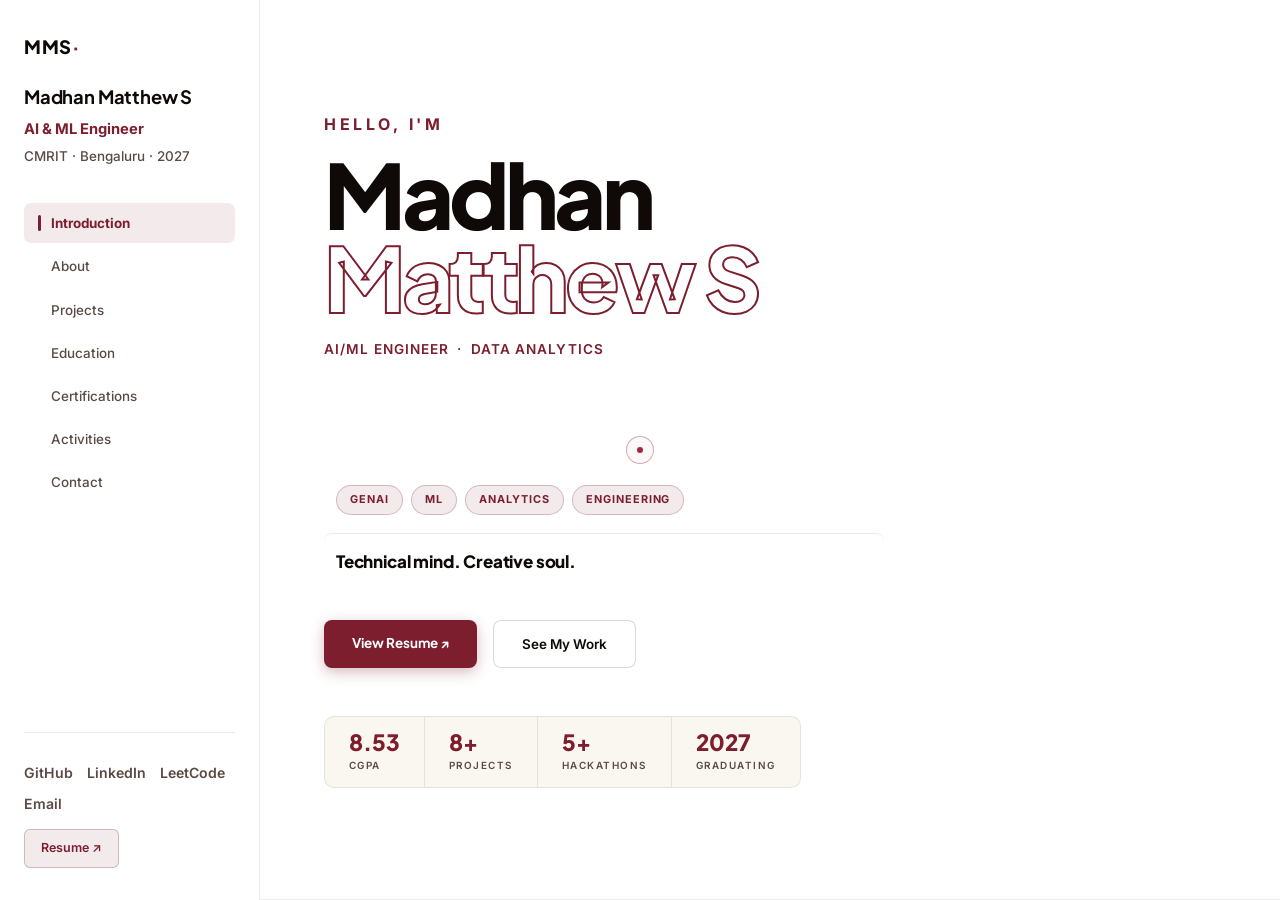
==== commit 678bac21: "Add word-pop loop animation per word and left-to-right slide loop for hero bio" ====
--- a/index.html
+++ b/index.html
@@ -94,10 +94,22 @@
         <p class="hero-role">AI/ML ENGINEER &nbsp;&middot;&nbsp; DATA ANALYTICS</p>
         <div class="hero-bio">
           <div class="bio-row bio-row--1">
-            <span class="bio-text">I build. I break. I learn. I rebuild better.</span>
+            <div class="word-pop-line">
+              <span class="wp">I</span>
+              <span class="wp">build.</span>
+              <span class="wp">I</span>
+              <span class="wp">break.</span>
+              <span class="wp">I</span>
+              <span class="wp">learn.</span>
+              <span class="wp">I</span>
+              <span class="wp">rebuild</span>
+              <span class="wp">better.</span>
+            </div>
           </div>
           <div class="bio-row bio-row--2">
-            <span class="bio-text">From data to intelligence — ideas into systems.</span>
+            <div class="slide-line">
+              <span class="slide-text">From data to intelligence — ideas into systems.</span>
+            </div>
           </div>
           <div class="bio-row bio-row--3">
             <span class="bio-pill">GenAI</span>
@@ -106,7 +118,6 @@
             <span class="bio-pill">Engineering</span>
           </div>
           <div class="bio-row bio-row--4">
-            <span class="tagline-star">✦</span>
             <span class="bio-tagline-text">Technical mind. Creative soul.</span>
           </div>
         </div>
--- a/style.css
+++ b/style.css
@@ -475,6 +475,65 @@
 
 /* ── HERO BIO — ANIMATED STATEMENT LINES ───────── */
 
+/* Word pop: each word bounces in bold, loops forever */
+@keyframes wordPop {
+  0% {
+    opacity: 0;
+    transform: scale(0.5) translateY(12px);
+  }
+
+  22% {
+    opacity: 1;
+    transform: scale(1.22) translateY(-4px);
+  }
+
+  40% {
+    transform: scale(0.95) translateY(1px);
+  }
+
+  58% {
+    opacity: 1;
+    transform: scale(1) translateY(0);
+  }
+
+  84% {
+    opacity: 1;
+    transform: scale(1);
+  }
+
+  100% {
+    opacity: 0;
+    transform: scale(0.8) translateY(-8px);
+  }
+}
+
+/* Slide line 2 left to right, loops */
+@keyframes slideTextLoop {
+  0% {
+    transform: translateX(-110%);
+    opacity: 0;
+  }
+
+  14% {
+    opacity: 1;
+  }
+
+  78% {
+    transform: translateX(0);
+    opacity: 1;
+  }
+
+  94% {
+    opacity: 0;
+  }
+
+  100% {
+    transform: translateX(50px);
+    opacity: 0;
+  }
+}
+
+/* One-shot row entrance */
 @keyframes bioLineIn {
   0% {
     opacity: 0;
@@ -487,6 +546,7 @@
   }
 }
 
+/* Pill pop-in entrance */
 @keyframes pillPopIn {
   0% {
     opacity: 0;
@@ -503,32 +563,16 @@
   }
 }
 
-@keyframes taglineSlide {
+/* Tagline simple fade */
+@keyframes taglineFade {
   0% {
     opacity: 0;
-    letter-spacing: 0.3em;
+    transform: translateY(8px);
   }
 
   100% {
     opacity: 1;
-    letter-spacing: -0.01em;
-  }
-}
-
-@keyframes starSpin {
-  0% {
-    transform: rotate(0deg) scale(1);
-    opacity: 1;
-  }
-
-  50% {
-    transform: rotate(180deg) scale(1.3);
-    opacity: 0.6;
-  }
-
-  100% {
-    transform: rotate(360deg) scale(1);
-    opacity: 1;
+    transform: translateY(0);
   }
 }
 
@@ -545,7 +589,7 @@
   display: flex;
   align-items: center;
   gap: 14px;
-  padding: 10px 14px;
+  padding: 8px 12px;
   border-radius: 8px;
   position: relative;
   overflow: hidden;
@@ -558,78 +602,105 @@
   background: rgba(124, 30, 46, 0.04);
 }
 
-/* Animated underline sweep on hover */
-.bio-row--1::after,
-.bio-row--2::after {
-  content: '';
-  position: absolute;
-  bottom: 6px;
-  left: 14px;
-  height: 1.5px;
-  width: 0;
-  background: linear-gradient(90deg, var(--purple), transparent);
-  transition: width 0.35s ease;
-  border-radius: 2px;
-}
-
-.bio-row--1:hover::after,
-.bio-row--2:hover::after {
-  width: 70%;
-}
-
-/* Stagger delays */
 .bio-row--1 {
-  animation-delay: 0.15s;
+  animation-delay: 0.1s;
+  overflow: visible;
+  padding: 10px 12px;
 }
 
 .bio-row--2 {
-  animation-delay: 0.30s;
+  animation-delay: 0.2s;
 }
 
 .bio-row--3 {
-  animation-delay: 0.48s;
+  animation-delay: 0.35s;
   flex-wrap: wrap;
   gap: 8px;
-  padding: 10px 14px;
+  padding: 10px 12px;
 }
 
 .bio-row--4 {
-  animation-delay: 0.68s;
+  animation-delay: 0.5s;
   border-top: 1px solid var(--border);
   margin-top: 8px;
   padding-top: 14px;
-  gap: 10px;
-}
-
-/* Numbered label */
-.bio-num {
-  font-size: 0.58rem;
-  font-weight: 800;
-  letter-spacing: 0.12em;
-  color: var(--purple);
-  opacity: 0.4;
-  min-width: 18px;
-  font-family: 'Plus Jakarta Sans', sans-serif;
-  flex-shrink: 0;
-}
-
-/* Statement text */
-.bio-text {
-  font-size: 0.96rem;
+}
+
+/* WORD POP LINE 1 */
+.word-pop-line {
+  display: flex;
+  flex-wrap: wrap;
+  gap: 5px;
+  align-items: baseline;
+}
+
+.wp {
+  display: inline-block;
+  font-family: 'Plus Jakarta Sans', sans-serif;
+  font-size: 1.06rem;
+  font-weight: 700;
+  color: var(--text);
+  opacity: 0;
+  animation: wordPop 3.6s cubic-bezier(0.22, 1, 0.36, 1) infinite both;
+}
+
+.wp:nth-child(1) {
+  animation-delay: 0.05s;
+}
+
+.wp:nth-child(2) {
+  animation-delay: 0.38s;
+  color: var(--purple);
+}
+
+.wp:nth-child(3) {
+  animation-delay: 0.71s;
+}
+
+.wp:nth-child(4) {
+  animation-delay: 1.04s;
+  color: var(--purple);
+}
+
+.wp:nth-child(5) {
+  animation-delay: 1.37s;
+}
+
+.wp:nth-child(6) {
+  animation-delay: 1.70s;
+  color: var(--purple);
+}
+
+.wp:nth-child(7) {
+  animation-delay: 2.03s;
+}
+
+.wp:nth-child(8) {
+  animation-delay: 2.36s;
+  color: var(--purple);
+}
+
+.wp:nth-child(9) {
+  animation-delay: 2.69s;
+  color: var(--purple);
+}
+
+/* SLIDE LINE 2 */
+.slide-line {
+  overflow: hidden;
+  width: 100%;
+}
+
+.slide-text {
+  display: inline-block;
+  font-size: 0.93rem;
   font-weight: 500;
   color: var(--muted);
-  line-height: 1.5;
-}
-
-.bio-row--1 .bio-text {
-  font-size: 1.02rem;
-  font-weight: 700;
-  color: var(--text);
-}
-
-.bio-row--2 .bio-text {
-  font-size: 0.92rem;
-}
+  white-space: nowrap;
+  animation: slideTextLoop 4s cubic-bezier(0.25, 0.46, 0.45, 0.94) 1s infinite both;
+}
+
+/* Pill badges */
 
 /* Pill badges */
 .bio-pill {
@@ -669,23 +740,15 @@
   box-shadow: 0 4px 12px rgba(124, 30, 46, 0.18);
 }
 
-/* Spinning star accent */
-.tagline-star {
-  font-size: 1rem;
-  color: var(--purple);
-  display: inline-block;
-  animation: starSpin 5s linear infinite;
-  flex-shrink: 0;
-}
-
-/* Tagline text with letter-spacing entrance */
+/* Tagline */
 .bio-tagline-text {
   font-family: 'Plus Jakarta Sans', sans-serif;
-  font-size: 1.08rem;
+  font-size: 1.06rem;
   font-weight: 800;
   color: var(--text);
+  letter-spacing: -0.01em;
   opacity: 0;
-  animation: taglineSlide 0.7s cubic-bezier(0.22, 1, 0.36, 1) 0.72s forwards;
+  animation: taglineFade 0.6s ease 0.65s forwards;
 }
 
 .hero-actions {
@@ -1674,4 +1737,4 @@
     grid-template-columns: 1fr;
     gap: 10px;
   }
-}
+}
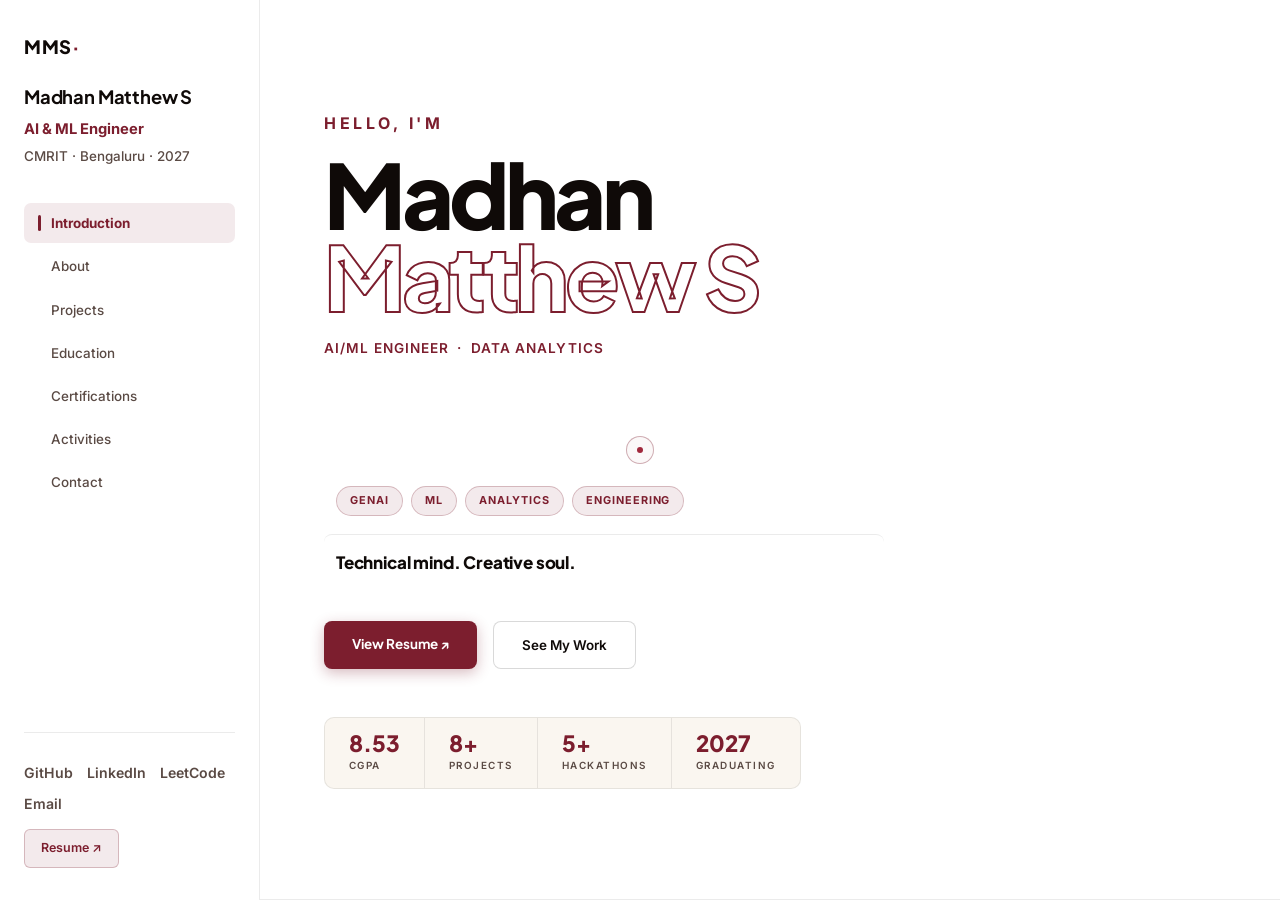
==== commit a0482184: "Sync all 4 word-pop phrases together, slow slide loop to 8s" ====
--- a/index.html
+++ b/index.html
@@ -95,15 +95,10 @@
         <div class="hero-bio">
           <div class="bio-row bio-row--1">
             <div class="word-pop-line">
-              <span class="wp">I</span>
-              <span class="wp">build.</span>
-              <span class="wp">I</span>
-              <span class="wp">break.</span>
-              <span class="wp">I</span>
-              <span class="wp">learn.</span>
-              <span class="wp">I</span>
-              <span class="wp">rebuild</span>
-              <span class="wp">better.</span>
+              <span class="wp">I build.</span>
+              <span class="wp">I break.</span>
+              <span class="wp">I learn.</span>
+              <span class="wp">I rebuild better.</span>
             </div>
           </div>
           <div class="bio-row bio-row--2">
--- a/style.css
+++ b/style.css
@@ -475,60 +475,69 @@
 
 /* ── HERO BIO — ANIMATED STATEMENT LINES ───────── */
 
-/* Word pop: each word bounces in bold, loops forever */
+/* Word pop: all 4 phrases appear together, stay, then all disappear together — loops */
 @keyframes wordPop {
   0% {
     opacity: 0;
-    transform: scale(0.5) translateY(12px);
-  }
-
-  22% {
+    transform: scale(0.55) translateY(14px);
+  }
+
+  18% {
     opacity: 1;
-    transform: scale(1.22) translateY(-4px);
+    transform: scale(1.18) translateY(-3px);
+  }
+
+  30% {
+    transform: scale(0.97) translateY(0px);
   }
 
   40% {
-    transform: scale(0.95) translateY(1px);
-  }
-
-  58% {
     opacity: 1;
     transform: scale(1) translateY(0);
   }
 
-  84% {
+  72% {
     opacity: 1;
     transform: scale(1);
   }
 
+  88% {
+    opacity: 0;
+    transform: scale(0.85) translateY(-6px);
+  }
+
   100% {
     opacity: 0;
-    transform: scale(0.8) translateY(-8px);
-  }
-}
-
-/* Slide line 2 left to right, loops */
+    transform: scale(0.85) translateY(-6px);
+  }
+}
+
+/* Slide line 2: slow left-to-right, readable loop (8s) */
 @keyframes slideTextLoop {
   0% {
-    transform: translateX(-110%);
+    transform: translateX(-105%);
     opacity: 0;
   }
 
-  14% {
+  10% {
     opacity: 1;
   }
 
-  78% {
+  70% {
     transform: translateX(0);
     opacity: 1;
   }
 
-  94% {
+  88% {
+    opacity: 1;
+  }
+
+  96% {
     opacity: 0;
   }
 
   100% {
-    transform: translateX(50px);
+    transform: translateX(30px);
     opacity: 0;
   }
 }
@@ -637,52 +646,18 @@
 .wp {
   display: inline-block;
   font-family: 'Plus Jakarta Sans', sans-serif;
-  font-size: 1.06rem;
+  font-size: 1.08rem;
   font-weight: 700;
   color: var(--text);
   opacity: 0;
-  animation: wordPop 3.6s cubic-bezier(0.22, 1, 0.36, 1) infinite both;
-}
-
-.wp:nth-child(1) {
-  animation-delay: 0.05s;
-}
-
-.wp:nth-child(2) {
-  animation-delay: 0.38s;
-  color: var(--purple);
-}
-
-.wp:nth-child(3) {
-  animation-delay: 0.71s;
-}
-
+  /* All 4 phrases share SAME delay — appear & disappear together */
+  animation: wordPop 4.2s cubic-bezier(0.22, 1, 0.36, 1) 0.15s infinite both;
+}
+
+/* 4th phrase: "I rebuild better." slightly bigger for emphasis */
 .wp:nth-child(4) {
-  animation-delay: 1.04s;
-  color: var(--purple);
-}
-
-.wp:nth-child(5) {
-  animation-delay: 1.37s;
-}
-
-.wp:nth-child(6) {
-  animation-delay: 1.70s;
-  color: var(--purple);
-}
-
-.wp:nth-child(7) {
-  animation-delay: 2.03s;
-}
-
-.wp:nth-child(8) {
-  animation-delay: 2.36s;
-  color: var(--purple);
-}
-
-.wp:nth-child(9) {
-  animation-delay: 2.69s;
-  color: var(--purple);
+  color: var(--purple);
+  font-size: 1.12rem;
 }
 
 /* SLIDE LINE 2 */
@@ -697,7 +672,7 @@
   font-weight: 500;
   color: var(--muted);
   white-space: nowrap;
-  animation: slideTextLoop 4s cubic-bezier(0.25, 0.46, 0.45, 0.94) 1s infinite both;
+  animation: slideTextLoop 8s ease-in-out 1.2s infinite both;
 }
 
 /* Pill badges */
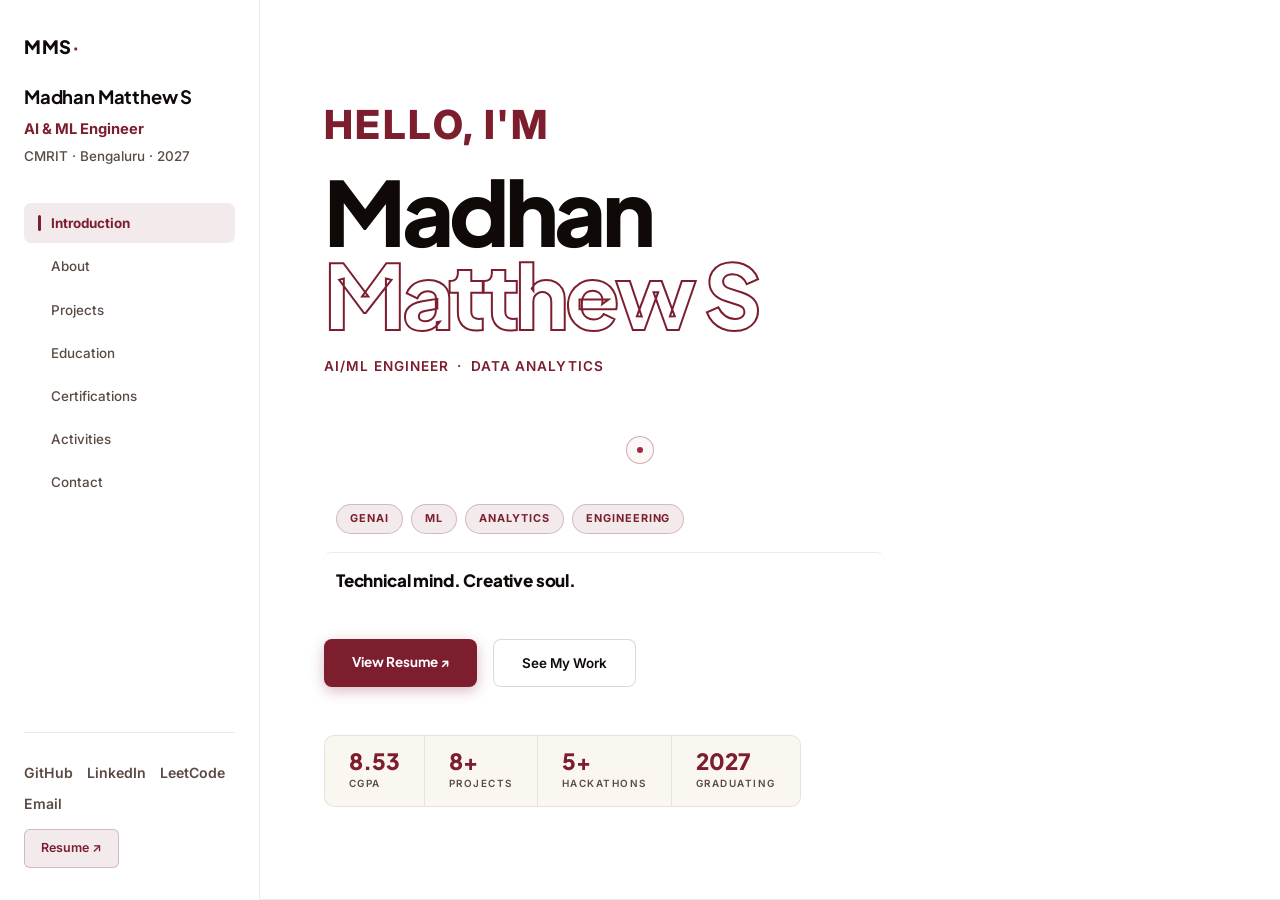
==== commit 36fe2623: "Make line 2 bold, increase HELLO I'M font size, and expand Technical & Creative skills sections" ====
--- a/index.html
+++ b/index.html
@@ -102,8 +102,8 @@
             </div>
           </div>
           <div class="bio-row bio-row--2">
-            <div class="slide-line">
-              <span class="slide-text">From data to intelligence — ideas into systems.</span>
+            <div class="fade-line-wrap">
+              <span class="fade-line-text">From data to intelligence — ideas into systems.</span>
             </div>
           </div>
           <div class="bio-row bio-row--3">
@@ -156,18 +156,43 @@
 
           <div class="skills-block">
             <p class="skills-label">Technical Skills</p>
-            <div class="skill-row"><span class="sk-cat">Languages</span><span class="sk-vals">Python · C ·
-                JavaScript</span></div>
-            <div class="skill-row"><span class="sk-cat">Web &amp; Backend</span><span class="sk-vals">React · Node.js ·
-                Express.js · Flask · HTML/CSS</span></div>
-            <div class="skill-row"><span class="sk-cat">Databases</span><span class="sk-vals">MySQL · PostgreSQL</span>
-            </div>
-            <div class="skill-row"><span class="sk-cat">AI / ML</span><span class="sk-vals">NLP · spaCy · Transformers ·
-                LLaMA · sentence-transformers</span></div>
-            <div class="skill-row"><span class="sk-cat">Data</span><span class="sk-vals">Tableau · Power BI · Pandas ·
-                Excel</span></div>
-            <div class="skill-row"><span class="sk-cat">Tools</span><span class="sk-vals">Git · GitHub · Figma · Render
-                · Netlify</span></div>
+            <div class="skill-row"><span class="sk-cat">Programming</span><span class="sk-vals">Python &middot; C
+                &middot; JavaScript &middot; SQL</span></div>
+            <div class="skill-row"><span class="sk-cat">AI / Machine Learning</span><span class="sk-vals">Generative AI
+                &middot; Machine Learning &middot; Deep Learning &middot; NLP &middot; Computer Vision &middot; LLMs
+                &middot; Transformers &middot; RAG &middot; AI Agents &middot; Semantic Search &middot; Embeddings
+                &middot; LLaMA</span></div>
+            <div class="skill-row"><span class="sk-cat">Data Science &amp; Analytics</span><span class="sk-vals">Pandas
+                &middot; NumPy &middot; SciPy &middot; Scikit-learn &middot; EDA &middot; Data Cleaning &middot; Feature
+                Engineering &middot; Statistical Analysis &middot; Predictive Modeling</span></div>
+            <div class="skill-row"><span class="sk-cat">Data Visualization</span><span class="sk-vals">Tableau &middot;
+                Power BI &middot; Excel &middot; Matplotlib &middot; Seaborn &middot; Plotly &middot; D3.js &middot;
+                Streamlit</span></div>
+            <div class="skill-row"><span class="sk-cat">Web &amp; Backend</span><span class="sk-vals">React &middot;
+                Node.js &middot; Express.js &middot; Flask &middot; HTML &middot; CSS &middot; Vite &middot; Tailwind
+                CSS &middot; REST APIs</span></div>
+            <div class="skill-row"><span class="sk-cat">Databases</span><span class="sk-vals">MySQL &middot; PostgreSQL
+                &middot; MongoDB &middot; SQLite &middot; Redis &middot; Database Design &middot; Indexing &middot;
+                Query Optimization</span></div>
+            <div class="skill-row"><span class="sk-cat">AI / ML Tools</span><span class="sk-vals">spaCy &middot; NLTK
+                &middot; Hugging Face &middot; Sentence Transformers &middot; OpenCV &middot; PyTorch &middot;
+                TensorFlow &middot; Keras &middot; Groq API &middot; FAISS &middot; ChromaDB</span></div>
+            <div class="skill-row"><span class="sk-cat">Cloud &amp; DevOps</span><span class="sk-vals">Git &middot;
+                GitHub &middot; Docker &middot; Linux &middot; GitHub Actions &middot; CI/CD &middot; AWS &middot; Azure
+                &middot; Render &middot; Netlify &middot; Vercel</span></div>
+            <div class="skill-row"><span class="sk-cat">Computer Science</span><span class="sk-vals">Data Structures
+                &amp; Algorithms &middot; OOP &middot; DBMS &middot; Operating Systems &middot; Computer Networks
+                &middot; Computer Architecture &middot; Software Engineering &middot; System Design</span></div>
+            <div class="skill-row"><span class="sk-cat">Tools &amp; Development</span><span class="sk-vals">VS Code
+                &middot; Postman &middot; Jupyter &middot; Google Colab &middot; Figma &middot; PowerShell</span></div>
+          </div>
+
+          <div class="skills-block">
+            <p class="skills-label">Creative &amp; Social Media</p>
+            <div class="skill-row"><span class="sk-cat">Creative Media</span><span class="sk-vals">Canva &middot;
+                Photoshop &middot; Video Editing &middot; Photo Editing &middot; Thumbnail Design &middot; Content
+                Creation &middot; Social Media Management &middot; YouTube Management &middot; Live Streaming &middot;
+                OBS Studio &middot; Audio Editing &middot; Sound Engineering</span></div>
           </div>
         </div>
         <div class="about-photo-side">
--- a/style.css
+++ b/style.css
@@ -475,47 +475,45 @@
 
 /* ── HERO BIO — ANIMATED STATEMENT LINES ───────── */
 
-/* Word pop: all 4 phrases appear together, stay, then all disappear together — loops */
-@keyframes wordPop {
+/* Word pop sequence: phrase by phrase from left to right, hold 3s, then complete blank before loop */
+@keyframes phrasePopSequence {
   0% {
     opacity: 0;
-    transform: scale(0.55) translateY(14px);
-  }
-
-  18% {
+    transform: scale(0.6) translateY(10px);
+  }
+
+  12% {
     opacity: 1;
-    transform: scale(1.18) translateY(-3px);
-  }
-
-  30% {
-    transform: scale(0.97) translateY(0px);
-  }
-
-  40% {
+    transform: scale(1.15) translateY(-2px);
+  }
+
+  20% {
     opacity: 1;
     transform: scale(1) translateY(0);
   }
 
+  /* Hold visible together for ~3 seconds */
   72% {
     opacity: 1;
-    transform: scale(1);
-  }
-
-  88% {
+    transform: scale(1) translateY(0);
+  }
+
+  /* Vanish completely into blank screen */
+  80% {
     opacity: 0;
-    transform: scale(0.85) translateY(-6px);
+    transform: scale(0.9) translateY(-4px);
   }
 
   100% {
     opacity: 0;
-    transform: scale(0.85) translateY(-6px);
-  }
-}
-
-/* Slide line 2: slow left-to-right, readable loop (8s) */
-@keyframes slideTextLoop {
+    transform: scale(0.9) translateY(-4px);
+  }
+}
+
+/* Line 2 fade-in from left to right via clip-path wipe (no physical text sliding) */
+@keyframes fadeWipeLeftToRight {
   0% {
-    transform: translateX(-105%);
+    clip-path: inset(0 100% 0 0);
     opacity: 0;
   }
 
@@ -523,21 +521,19 @@
     opacity: 1;
   }
 
-  70% {
-    transform: translateX(0);
+  50% {
+    clip-path: inset(0 0% 0 0);
     opacity: 1;
   }
 
-  88% {
+  80% {
+    clip-path: inset(0 0% 0 0);
     opacity: 1;
   }
 
-  96% {
-    opacity: 0;
-  }
-
+  94%,
   100% {
-    transform: translateX(30px);
+    clip-path: inset(0 0% 0 0);
     opacity: 0;
   }
 }
@@ -650,29 +646,40 @@
   font-weight: 700;
   color: var(--text);
   opacity: 0;
-  /* All 4 phrases share SAME delay — appear & disappear together */
-  animation: wordPop 4.2s cubic-bezier(0.22, 1, 0.36, 1) 0.15s infinite both;
-}
-
-/* 4th phrase: "I rebuild better." slightly bigger for emphasis */
+  animation: phrasePopSequence 6.2s cubic-bezier(0.22, 1, 0.36, 1) infinite both;
+}
+
+.wp:nth-child(1) {
+  animation-delay: 0.1s;
+}
+
+.wp:nth-child(2) {
+  animation-delay: 0.6s;
+}
+
+.wp:nth-child(3) {
+  animation-delay: 1.1s;
+}
+
 .wp:nth-child(4) {
+  animation-delay: 1.6s;
   color: var(--purple);
   font-size: 1.12rem;
 }
 
-/* SLIDE LINE 2 */
-.slide-line {
+/* FADE LINE 2 */
+.fade-line-wrap {
   overflow: hidden;
   width: 100%;
 }
 
-.slide-text {
+.fade-line-text {
   display: inline-block;
-  font-size: 0.93rem;
-  font-weight: 500;
-  color: var(--muted);
+  font-size: 0.95rem;
+  font-weight: 700;
+  color: var(--text);
   white-space: nowrap;
-  animation: slideTextLoop 8s ease-in-out 1.2s infinite both;
+  animation: fadeWipeLeftToRight 6.5s ease-in-out 0.8s infinite both;
 }
 
 /* Pill badges */
@@ -847,9 +854,18 @@
   margin-bottom: 14px;
 }
 
+.intro-wrap .section-tag {
+  font-size: clamp(1.6rem, 3.2vw, 2.5rem);
+  font-weight: 800;
+  letter-spacing: 0.06em;
+  text-transform: uppercase;
+  color: var(--purple);
+  margin-bottom: 12px;
+}
+
 .skill-row {
   display: grid;
-  grid-template-columns: 120px 1fr;
+  grid-template-columns: 175px 1fr;
   gap: 16px;
   padding: 10px 0;
   border-bottom: 1px solid var(--border);
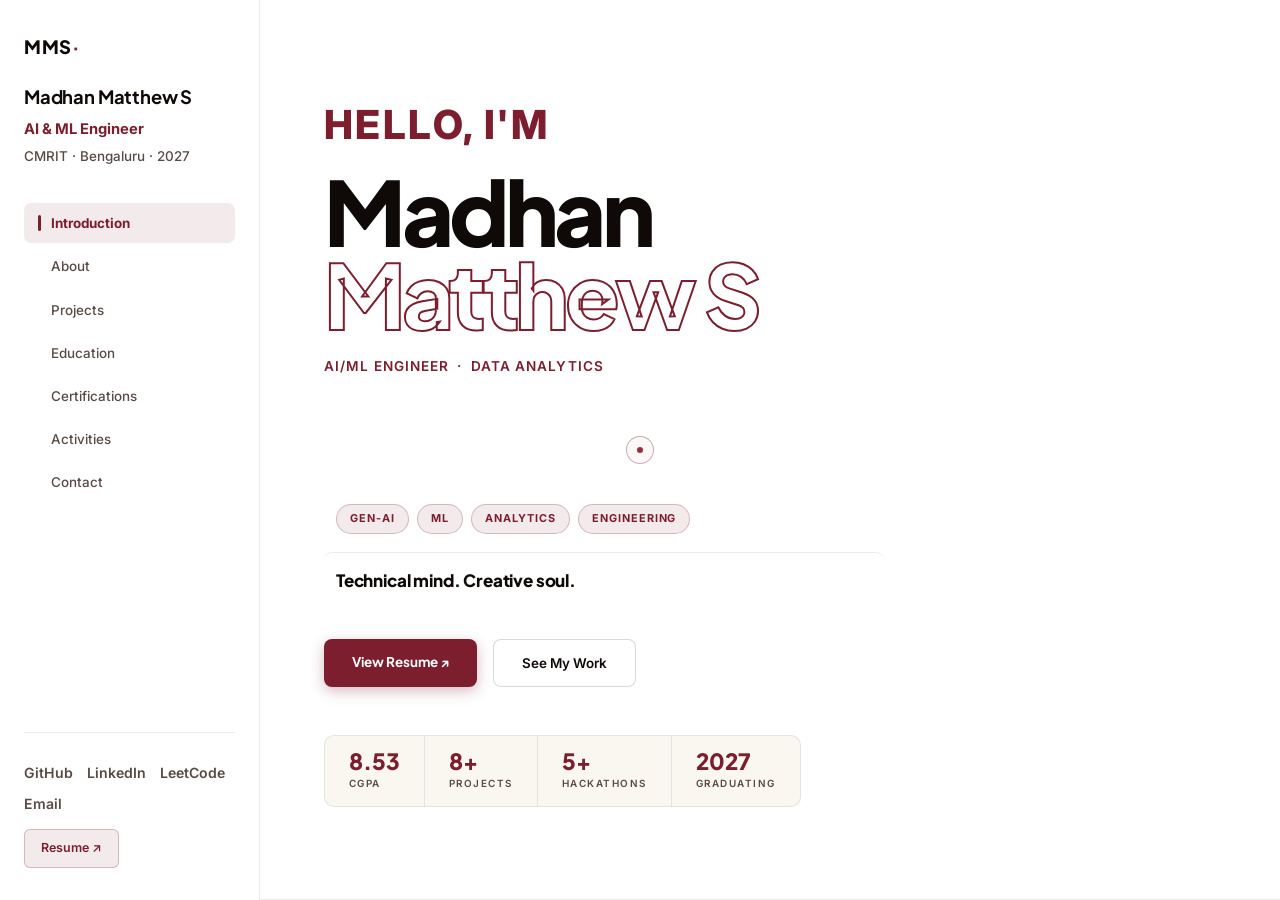
==== commit 12c165a4: "Update GenAI pill to Gen-AI in hero bio" ====
--- a/index.html
+++ b/index.html
@@ -107,7 +107,7 @@
             </div>
           </div>
           <div class="bio-row bio-row--3">
-            <span class="bio-pill">GenAI</span>
+            <span class="bio-pill">Gen-AI</span>
             <span class="bio-pill">ML</span>
             <span class="bio-pill">Analytics</span>
             <span class="bio-pill">Engineering</span>
@@ -159,32 +159,19 @@
             <div class="skill-row"><span class="sk-cat">Programming</span><span class="sk-vals">Python &middot; C
                 &middot; JavaScript &middot; SQL</span></div>
             <div class="skill-row"><span class="sk-cat">AI / Machine Learning</span><span class="sk-vals">Generative AI
-                &middot; Machine Learning &middot; Deep Learning &middot; NLP &middot; Computer Vision &middot; LLMs
-                &middot; Transformers &middot; RAG &middot; AI Agents &middot; Semantic Search &middot; Embeddings
-                &middot; LLaMA</span></div>
+                &middot; Machine Learning &middot; NLP &middot; LLMs &middot; Transformers &middot; RAG &middot;
+                Semantic Search &middot; Embeddings</span></div>
             <div class="skill-row"><span class="sk-cat">Data Science &amp; Analytics</span><span class="sk-vals">Pandas
-                &middot; NumPy &middot; SciPy &middot; Scikit-learn &middot; EDA &middot; Data Cleaning &middot; Feature
-                Engineering &middot; Statistical Analysis &middot; Predictive Modeling</span></div>
+                &middot; NumPy &middot; Scikit-learn &middot; EDA &middot; Data Cleaning &middot; Feature Engineering
+                &middot; Predictive Modeling</span></div>
             <div class="skill-row"><span class="sk-cat">Data Visualization</span><span class="sk-vals">Tableau &middot;
-                Power BI &middot; Excel &middot; Matplotlib &middot; Seaborn &middot; Plotly &middot; D3.js &middot;
-                Streamlit</span></div>
+                Power BI &middot; Excel &middot; Matplotlib &middot; D3.js &middot; Streamlit</span></div>
             <div class="skill-row"><span class="sk-cat">Web &amp; Backend</span><span class="sk-vals">React &middot;
-                Node.js &middot; Express.js &middot; Flask &middot; HTML &middot; CSS &middot; Vite &middot; Tailwind
-                CSS &middot; REST APIs</span></div>
+                Node.js &middot; Express.js &middot; Flask &middot; REST APIs &middot; HTML &middot; CSS</span></div>
             <div class="skill-row"><span class="sk-cat">Databases</span><span class="sk-vals">MySQL &middot; PostgreSQL
-                &middot; MongoDB &middot; SQLite &middot; Redis &middot; Database Design &middot; Indexing &middot;
-                Query Optimization</span></div>
-            <div class="skill-row"><span class="sk-cat">AI / ML Tools</span><span class="sk-vals">spaCy &middot; NLTK
-                &middot; Hugging Face &middot; Sentence Transformers &middot; OpenCV &middot; PyTorch &middot;
-                TensorFlow &middot; Keras &middot; Groq API &middot; FAISS &middot; ChromaDB</span></div>
-            <div class="skill-row"><span class="sk-cat">Cloud &amp; DevOps</span><span class="sk-vals">Git &middot;
-                GitHub &middot; Docker &middot; Linux &middot; GitHub Actions &middot; CI/CD &middot; AWS &middot; Azure
-                &middot; Render &middot; Netlify &middot; Vercel</span></div>
-            <div class="skill-row"><span class="sk-cat">Computer Science</span><span class="sk-vals">Data Structures
-                &amp; Algorithms &middot; OOP &middot; DBMS &middot; Operating Systems &middot; Computer Networks
-                &middot; Computer Architecture &middot; Software Engineering &middot; System Design</span></div>
-            <div class="skill-row"><span class="sk-cat">Tools &amp; Development</span><span class="sk-vals">VS Code
-                &middot; Postman &middot; Jupyter &middot; Google Colab &middot; Figma &middot; PowerShell</span></div>
+                &middot; MongoDB &middot; Database Design &middot; Query Optimization</span></div>
+            <div class="skill-row"><span class="sk-cat">Tools &amp; Engineering</span><span class="sk-vals">Git &middot;
+                GitHub &middot; Docker &middot; Linux &middot; Postman &middot; Figma &middot; AWS</span></div>
           </div>
 
           <div class="skills-block">
